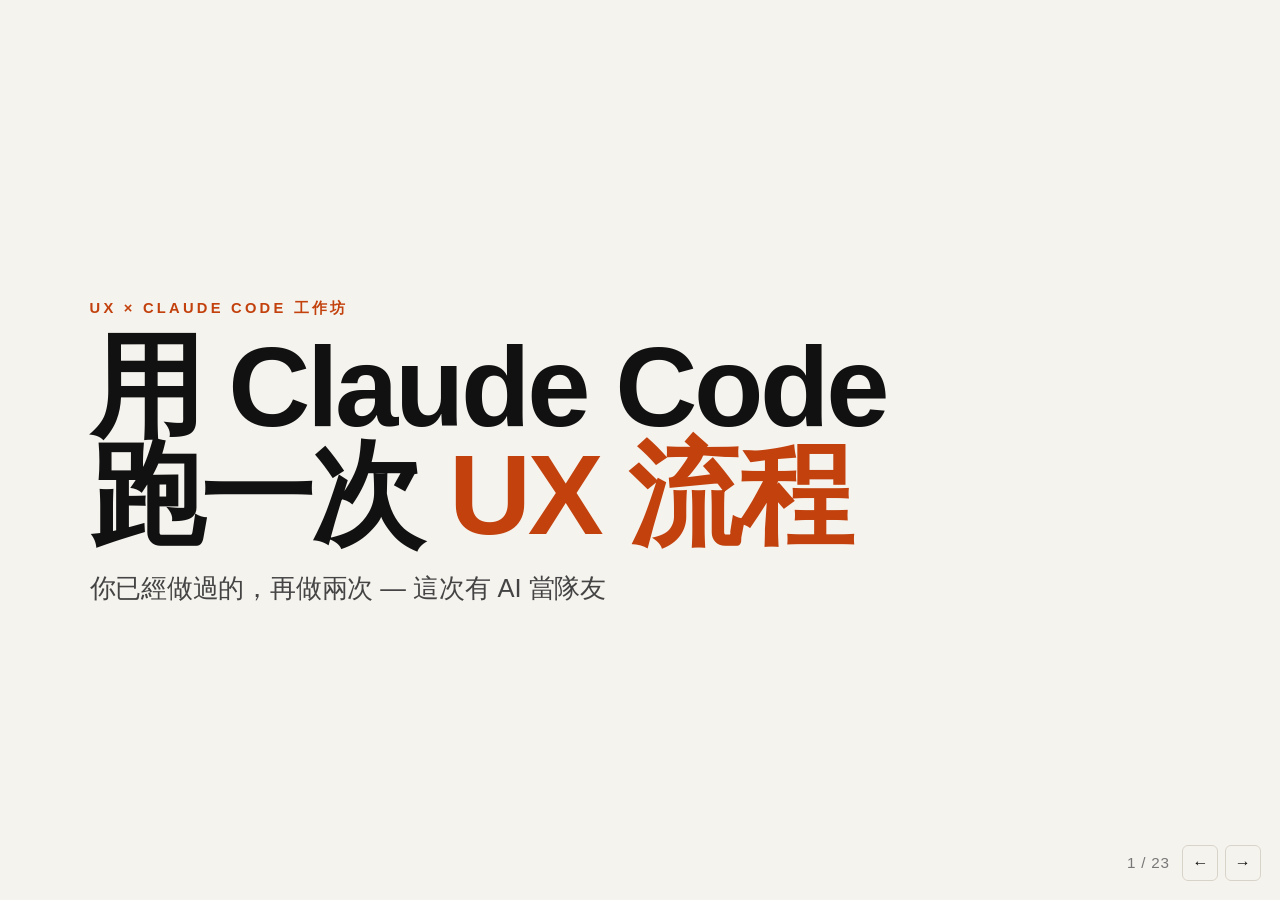
==== workshop/index.html @ 96bc2cdc "Add Session as 5th concept slide before Round 2 Students arrive at Round 2 ready to manage a longer," ====
<!DOCTYPE html>
<html lang="zh-Hant">
<head>
<meta charset="UTF-8">
<meta name="viewport" content="width=device-width, initial-scale=1.0">
<title>Claude Code × UX Workflow 工作坊</title>
<link rel="stylesheet" href="styles.css">
</head>
<body>

<div class="deck">

  <!-- 1. 標題 -->
  <section class="slide title-slide active">
    <div></div>
    <div>
      <span class="eyebrow">UX × CLAUDE CODE 工作坊</span>
      <h1 style="margin-top: 1rem;">用 Claude Code<br>跑一次 <span class="accent">UX 流程</span></h1>
      <h3>你已經做過的，再做兩次 — 這次有 AI 當隊友</h3>
    </div>
    <div></div>
  </section>

  <!-- 2. 兩輪對照 -->
  <section class="slide">
    <div class="head">
      <span class="eyebrow">OVERVIEW</span>
      <h2>今天的對照實驗</h2>
    </div>
    <p class="lede">把你學期專題的 UX 流程，用 Claude Code 跑兩輪，看差異有多大。</p>
    <div class="body">
      <div class="horiz-2">
        <div class="tall-block">
          <span class="eyebrow slate-c">ROUND 01</span>
          <div class="big-title slate-c">Vanilla 跑法</div>
          <p class="lead-line">不做任何設定、不指引，用簡單 prompt 把四階段快速跑一遍。</p>
          <p>就像剛安裝、什麼都沒設定的 AI — 看它自由發揮會給你什麼 baseline。</p>
          <div class="stat-line">
            <span class="stat">30 min</span>
            <span class="stat-meta">走完四階段</span>
          </div>
        </div>
        <div class="tall-block accented">
          <span class="eyebrow">ROUND 02</span>
          <div class="big-title accent">完整 Claude Code</div>
          <p class="lead-line">加上 CLAUDE.md、Skills、MCP、Plan Mode — 用對工具的 AI。</p>
          <p>同一個流程、同一個產品 — 看配置完整的 AI 會變得多不一樣。</p>
          <div class="stat-line">
            <span class="stat">50 min</span>
            <span class="stat-meta">深入四階段</span>
          </div>
        </div>
      </div>
    </div>
    <div class="foot">
      <span class="label">節奏</span>
      Round 1 走一遍 → 中場認識四個工具 → Round 2 再走一遍 → 反思對比。
    </div>
  </section>

  <!-- 3. 四個 UX 階段 -->
  <section class="slide">
    <div class="head">
      <span class="eyebrow">THE WORKFLOW</span>
      <h2>你熟悉的四個階段</h2>
    </div>
    <p class="lede">每一輪都會跑完這四個 — 跟你學期專題的流程一模一樣。</p>
    <div class="body">
      <div class="phase-row">
        <div class="phase-tile">
          <div class="num">01</div>
          <div>
            <h4>研究計劃</h4>
            <p>Research Plan</p>
          </div>
        </div>
        <div class="phase-tile">
          <div class="num">02</div>
          <div>
            <h4>研究報告</h4>
            <p>Synthesis</p>
          </div>
        </div>
        <div class="phase-tile">
          <div class="num">03</div>
          <div>
            <h4>Wireframe<br>& Prototype</h4>
            <p>Design</p>
          </div>
        </div>
        <div class="phase-tile">
          <div class="num">04</div>
          <div>
            <h4>Evaluation</h4>
            <p>Usability</p>
          </div>
        </div>
      </div>
    </div>
    <div class="foot">
      <span class="label">對照</span>
      跟你手做版做時間、深度、視角的對比 — 不是看誰勝，是看 AI 改變了 UX 工作的哪一塊。
    </div>
  </section>

  <!-- 4. ChatGPT vs Claude Code -->
  <section class="slide">
    <div class="head">
      <span class="eyebrow">CONTEXT</span>
      <h2>Claude Code 不是 ChatGPT</h2>
    </div>
    <p class="lede">同樣是 AI 對話，但能做的事差非常多。</p>
    <div class="body">
      <div class="horiz-2">
        <div class="tall-block">
          <span class="eyebrow slate-c">純對話</span>
          <div class="big-title">ChatGPT · Claude.ai</div>
          <p class="lead-line">你問，它答。</p>
          <p>產出的是「文字」— 你要自己複製貼上到 Figma、Notion、Docs，再手動串起來。</p>
        </div>
        <div class="tall-block accented">
          <span class="eyebrow">有手有腳</span>
          <div class="big-title accent">Claude Code</div>
          <p class="lead-line">你說，它做。</p>
          <p>能讀你的訪談稿、寫出 prototype HTML、開瀏覽器秀給你看、在 Figma 建 frame、在 Notion 寫頁面。</p>
        </div>
      </div>
    </div>
    <div class="foot">
      <span class="label">對 UX 的意義</span>
      不再「複製貼上搬資料」— AI 直接從你的工作環境讀寫。
    </div>
  </section>

  <!-- 5. Divider: Round 1 -->
  <section class="slide divider-slide">
    <div></div>
    <div>
      <span class="eyebrow">PART 01 · 30 MIN</span>
      <h1 style="margin-top: 1rem;">Round 1<br>Vanilla 跑法</h1>
      <h3>不設定、不指引、簡單 prompt — 看 AI 自由發揮會給你什麼</h3>
    </div>
    <div></div>
  </section>

  <!-- 6. 兩步驟設定 (vertical step-line) -->
  <section class="slide">
    <div class="head">
      <span class="eyebrow">SETUP</span>
      <h2>兩步驟，三分鐘</h2>
    </div>
    <p class="lede">先拿 API Key，再依平台跑兩個指令：<strong>安裝 → 設定 key</strong>。<code>claude</code> 下一頁再打。</p>
    <div class="body">
      <div class="setup-stack">
        <a href="https://drive.google.com/drive/folders/1cCGX__leRRBFsWw8OhTwsJo0OtqQ5cyr?dmr=1&amp;ec=wgc-drive-%5Bmodule%5D-goto" target="_blank" class="api-callout">
          <div class="api-callout-text">
            <span class="api-step-label">STEP 0 · 先做這個</span>
            <span class="api-callout-title">拿你的 API Key（在 txt 檔裡）</span>
          </div>
          <span class="api-arrow">→ 打開 Google Drive Folder</span>
        </a>

        <div class="install-cols">
          <!-- macOS / Linux -->
          <div class="install-col">
            <div class="col-tag">macOS / Linux</div>
            <div class="step-line">
              <div class="step-head">
                <span class="num">1</span><span class="lbl">安裝</span>
              </div>
              <div class="step-body">
                <span class="step-code">curl -fsSL https://claude.ai/install.sh | bash</span>
                <button class="copy-btn-mini" data-clip="curl -fsSL https://claude.ai/install.sh | bash">複製</button>
              </div>
            </div>
            <div class="step-line">
              <div class="step-head">
                <span class="num">2</span><span class="lbl">設定 key</span>
              </div>
              <div class="step-body">
                <span class="step-code"><span class="key">export</span> ANTHROPIC_API_KEY=<span class="str">sk-ant-key</span></span>
                <button class="copy-btn-mini" data-clip="export ANTHROPIC_API_KEY=sk-ant-你的key">複製</button>
              </div>
            </div>
          </div>

          <!-- Windows PowerShell -->
          <div class="install-col">
            <div class="col-tag">Win · PowerShell</div>
            <div class="step-line">
              <div class="step-head">
                <span class="num">1</span><span class="lbl">安裝</span>
              </div>
              <div class="step-body">
                <span class="step-code">irm https://claude.ai/install.ps1 | iex</span>
                <button class="copy-btn-mini" data-clip="irm https://claude.ai/install.ps1 | iex">複製</button>
              </div>
            </div>
            <div class="step-line">
              <div class="step-head">
                <span class="num">2</span><span class="lbl">設定 key</span>
              </div>
              <div class="step-body">
                <span class="step-code"><span class="var">$env:</span>ANTHROPIC_API_KEY = <span class="str">"sk-ant-key"</span></span>
                <button class="copy-btn-mini" data-clip='$env:ANTHROPIC_API_KEY = "sk-ant-你的key"'>複製</button>
              </div>
            </div>
          </div>

          <!-- Windows CMD -->
          <div class="install-col">
            <div class="col-tag">Win · CMD</div>
            <div class="step-line">
              <div class="step-head">
                <span class="num">1</span><span class="lbl">安裝</span>
              </div>
              <div class="step-body">
                <span class="step-code">curl -fsSL https://claude.ai/install.cmd -o install.cmd &amp;&amp; install.cmd &amp;&amp; del install.cmd</span>
                <button class="copy-btn-mini" data-clip="curl -fsSL https://claude.ai/install.cmd -o install.cmd && install.cmd && del install.cmd">複製</button>
              </div>
            </div>
            <div class="step-line">
              <div class="step-head">
                <span class="num">2</span><span class="lbl">設定 key</span>
              </div>
              <div class="step-body">
                <span class="step-code"><span class="key">set</span> ANTHROPIC_API_KEY=<span class="str">sk-ant-key</span></span>
                <button class="copy-btn-mini" data-clip="set ANTHROPIC_API_KEY=sk-ant-你的key">複製</button>
              </div>
            </div>
          </div>
        </div>
      </div>
    </div>
  </section>

  <!-- 7. Pre-flight: folders + cd + claude + model/effort -->
  <section class="slide">
    <div class="head">
      <span class="eyebrow slate-c">PRE-FLIGHT</span>
      <h2>三件事，再開始</h2>
    </div>
    <p class="lede">在桌面建 <code>UX-Agent/</code>，裡面有 <code>vanilla/</code>（Round 1 用）和 <code>full/</code>（Round 2 用）。</p>
    <div class="body">
      <div class="preflight-stack">
        <div class="pre-step">
          <span class="pre-num">①</span>
          <div class="pre-content">
            <h4 class="pre-title">建好資料夾</h4>
            <div class="pre-cmd-dark">
              <code>mkdir Desktop/UX-Agent &amp;&amp; cd Desktop/UX-Agent &amp;&amp; mkdir vanilla &amp;&amp; mkdir full</code>
              <button class="copy-btn-inline" data-clip="mkdir Desktop/UX-Agent && cd Desktop/UX-Agent && mkdir vanilla && mkdir full">複製</button>
            </div>
            <p class="pre-note">執行完你會站在 <code>Desktop/UX-Agent/</code>，裡面已經有兩個子資料夾。</p>
          </div>
        </div>
        <div class="pre-step">
          <span class="pre-num">②</span>
          <div class="pre-content">
            <h4 class="pre-title">進到 vanilla，再開 Claude Code</h4>
            <div class="pre-cmd-dark">
              <code>cd vanilla &amp;&amp; pwd</code>
              <button class="copy-btn-inline" data-clip="cd vanilla && pwd">複製</button>
            </div>
            <p class="pre-note"><code>pwd</code> 會印出完整路徑 — 確認你站在 <code>.../UX-Agent/vanilla</code>，等下所有輸出都會落在這裡。</p>
            <div class="pre-cmd-row">
              <code class="pre-chip">claude</code>
              <span class="pre-cmd-note">這行自己手打 — 開啟一個新的 Claude Code session</span>
            </div>
          </div>
        </div>
        <div class="pre-step">
          <span class="pre-num">③</span>
          <div class="pre-content">
            <h4 class="pre-title">設好 model 跟 effort</h4>
            <p class="pre-note">進 Claude Code 介面後輸入這兩個 slash 指令。</p>
            <div class="pre-cmd-row">
              <code class="pre-chip">/model</code>
              <span class="pre-cmd-note">→ 選 Sonnet</span>
            </div>
            <div class="pre-cmd-row">
              <code class="pre-chip">/effort</code>
              <span class="pre-cmd-note">→ 選 high（高思考強度）</span>
            </div>
          </div>
        </div>
      </div>
    </div>
  </section>

  <!-- 8. Round 1 任務板 (editorial) -->
  <section class="slide">
    <div class="head">
      <span class="eyebrow slate-c">ROUND 01 · 一頁式</span>
      <h2>快速跑完四階段</h2>
    </div>
    <p class="lede">每張卡複製 prompt，貼進<strong>同一個 Claude Code session</strong>（AI 才記得上一步）。每個跑 5-7 分鐘就往下。</p>
    <div class="body">
      <div class="prompt-stack">
        <div class="vp">
          <div class="vp-num">01</div>
          <div class="vp-text">
            <div class="vp-kicker">研究計劃</div>
            <p class="vp-pull">幫我做一份 [產品] 的 UX 研究計劃。</p>
          </div>
          <button class="vp-copy" data-clip="幫我做一份 [產品] 的 UX 研究計劃。">複製 Prompt</button>
        </div>
        <div class="vp">
          <div class="vp-num">02</div>
          <div class="vp-text">
            <div class="vp-kicker">研究素材</div>
            <p class="vp-pull">根據我們的主題，製作所有可以設計 prototype 的素材。</p>
          </div>
          <button class="vp-copy" data-clip="根據我們的主題，製作所有可以設計 prototype 的素材。">複製 Prompt</button>
        </div>
        <div class="vp">
          <div class="vp-num">03</div>
          <div class="vp-text">
            <div class="vp-kicker">Prototype</div>
            <p class="vp-pull">根據產生的素材，幫我做一個 HTML-based 的 prototype。</p>
          </div>
          <button class="vp-copy" data-clip="根據產生的素材，幫我做一個 HTML-based 的 prototype。">複製 Prompt</button>
        </div>
        <div class="vp">
          <div class="vp-num">04</div>
          <div class="vp-text">
            <div class="vp-kicker">Evaluation</div>
            <p class="vp-pull">幫我評估這個 prototype 的可用性問題。</p>
          </div>
          <button class="vp-copy" data-clip="幫我評估這個 prototype 的可用性問題。">複製 Prompt</button>
        </div>
      </div>
    </div>
  </section>

  <!-- 8. Round 1 反思 -->
  <section class="slide">
    <div class="head">
      <span class="eyebrow slate-c">PAUSE</span>
      <h2>Round 1 跑完，先停一下</h2>
    </div>
    <p class="lede">不討論好不好。先記下這三件事，等下 Round 2 跑完要回頭比對。</p>
    <div class="body">
      <div class="reflect-row">
        <div class="reflect-tile">
          <div class="r-num">01</div>
          <div class="r-content">
            <h4>速度</h4>
            <p>跑完四階段花了多久？比你學期手做版快多少？</p>
          </div>
        </div>
        <div class="reflect-tile">
          <div class="r-num">02</div>
          <div class="r-content">
            <h4>落差</h4>
            <p>哪裡明顯「不是你想要的」？AI 漏掉了什麼？</p>
          </div>
        </div>
        <div class="reflect-tile">
          <div class="r-num">03</div>
          <div class="r-content">
            <h4>驚喜</h4>
            <p>有沒有意外讓你眼睛一亮？AI 看到你沒看到的？</p>
          </div>
        </div>
      </div>
    </div>
  </section>

  <!-- 9. Divider: Concepts -->
  <section class="slide divider-slide">
    <div></div>
    <div>
      <span class="eyebrow">INTERLUDE</span>
      <h1 style="margin-top: 1rem;">Round 2 之前<br>先認識五個工具</h1>
      <h3>CLAUDE.md　·　Skills　·　MCP　·　Plan Mode + Hooks　·　Session</h3>
    </div>
    <div></div>
  </section>

  <!-- 10. CLAUDE.md -->
  <section class="slide">
    <div class="head">
      <span class="eyebrow">CONCEPT 01 / 05</span>
      <h2>CLAUDE.md</h2>
    </div>
    <p class="lede">放在專案資料夾的「給 AI 看的 brief」— 每次新對話自動讀。</p>
    <div class="body">
      <div class="p10-split">
        <div class="file-window">
          <div class="file-tab">CLAUDE.md</div>
          <div class="file-content"><span class="cmt"># 產品</span>
產品名稱: <span class="val">咖啡店 App</span>
目標用戶: <span class="val">25-40 上班族</span>

<span class="cmt"># Persona</span>
講求速度、不喝甜的

<span class="cmt"># 設計原則</span>
- 不要 emoji
- 不要漸層
- 品牌色 #c2410c</div>
        </div>
        <div class="p10-side">
          <span class="section-eyebrow">放什麼</span>
          <h4>內容</h4>
          <ul>
            <li>產品是什麼、賣給誰</li>
            <li>Persona、痛點、設計原則</li>
            <li>研究發現、設計系統、品牌色</li>
            <li>你不要 AI 做什麼</li>
          </ul>
          <div class="analogy">
            <span class="section-eyebrow">類比</span>
            <p>像 ChatGPT 的「自訂指令」 — 但範圍只在「這個專案」。寫一次，之後每次對話自動帶入。</p>
          </div>
        </div>
      </div>
    </div>
  </section>

  <!-- 11. Skills -->
  <section class="slide">
    <div class="head">
      <span class="eyebrow">CONCEPT 02 / 05</span>
      <h2>Skills</h2>
    </div>
    <p class="lede">別人（或你自己）寫好的「專業流程 SOP 套件」，AI 自動在對的時機呼叫。</p>
    <div class="body">
      <div class="p11-grid">
        <div class="concept-table">
          <div class="col">
            <div class="col-eyebrow slate-c">CLAUDE.md</div>
            <div class="col-title">WHAT</div>
            <p>這個專案的「事實」</p>
            <p class="example">例：產品定位、persona、品牌色、設計原則</p>
          </div>
          <div class="sep"></div>
          <div class="col">
            <div class="col-eyebrow">Skill</div>
            <div class="col-title">HOW</div>
            <p>處理事情的「流程」，跨專案都能用</p>
            <p class="example">例：跑 thematic analysis、做 design review 的順序</p>
          </div>
        </div>
        <div class="skills-row">
          <div class="skills-card">
            <span class="card-eyebrow ink">UX 場景特別有用</span>
            <h4>內建 skills</h4>
            <p><code>brainstorming</code>　發想前釐清</p>
            <p><code>design-shotgun</code>　一次 4 個變體</p>
            <p><code>design-html</code>　設計變真網頁</p>
            <p><code>design-review</code>　設計挑錯</p>
          </div>
          <div class="skills-card accented">
            <span class="card-eyebrow">自己寫</span>
            <h4>你的研究 SOP，也能包成 Skill</h4>
            <p>研究 SOP、評估 checklist、設計 review 流程，都能寫成你自己的 skill。</p>
            <p>用 <code>writing-skills</code> 引導你寫 — 是「<strong>寫 skill 的 skill</strong>」。</p>
          </div>
        </div>
      </div>
    </div>
  </section>

  <!-- 12. MCP -->
  <section class="slide">
    <div class="head">
      <span class="eyebrow">CONCEPT 03 / 05</span>
      <h2>MCP</h2>
    </div>
    <p class="lede">讓 AI 直接讀寫你已經在用的平台 — 不用複製貼上搬資料。</p>
    <div class="body">
      <div class="mcp-row">
        <div class="mcp-tile">
          <div class="letter">F</div>
          <h4>Figma</h4>
          <p>讀設計稿　產資產</p>
          <div class="use-case">把設計稿直接拉成可互動 HTML</div>
        </div>
        <div class="mcp-tile">
          <div class="letter">N</div>
          <h4>Notion</h4>
          <p>讀研究筆記　寫報告</p>
          <div class="use-case">訪談摘要直接寫進團隊文件</div>
        </div>
        <div class="mcp-tile">
          <div class="letter">D</div>
          <h4>Drive</h4>
          <p>讀訪談稿　讀問卷</p>
          <div class="use-case">PDF 訪談稿直接餵 AI 分析</div>
        </div>
        <div class="mcp-tile">
          <div class="letter">S</div>
          <h4>Slack</h4>
          <p>同步團隊　找討論</p>
          <div class="use-case">找出上週討論的設計方向</div>
        </div>
      </div>
    </div>
  </section>

  <!-- 13. Plan + Hooks -->
  <section class="slide">
    <div class="head">
      <span class="eyebrow">CONCEPT 04 / 05</span>
      <h2>Plan Mode + Hooks</h2>
    </div>
    <p class="lede">兩個讓 AI 行為更可控的工具。</p>
    <div class="body">
      <div class="p13-grid">
        <div class="balance-card dark">
          <span class="b-eyebrow">PLAN MODE</span>
          <div class="b-title">先想清楚再動手</div>
          <div class="key-cap-row">
            <div class="key-cap">⇧ Tab</div>
            <span class="key-cap-label">切換到 Plan Mode</span>
          </div>
          <p class="b-desc">AI 會先寫完整計劃讓你看，你同意才執行 — 不會偷偷改了你不想動的地方。</p>
          <div class="b-foot">
            <span class="b-foot-label">為什麼好用</span>
            <p>跟 UX 思維天然契合：先 brief、討論方向，再下手做。</p>
          </div>
        </div>
        <div class="balance-card light">
          <span class="b-eyebrow">HOOKS</span>
          <div class="b-title">事件觸發自動化</div>
          <ul class="hooks-events">
            <li>PreToolUse</li>
            <li class="highlight">PostToolUse</li>
            <li>UserPromptSubmit</li>
            <li>Stop</li>
            <li>SessionStart</li>
            <li>Notification</li>
          </ul>
          <p class="b-desc">特定事件發生時，自動跑你寫的程式。</p>
          <div class="b-foot">
            <span class="b-foot-label">UX 神用法 · PostToolUse</span>
            <p>改完 HTML 自動截圖到 <code>iterations/</code> — 設計演進視覺紀錄。</p>
          </div>
        </div>
      </div>
    </div>
  </section>

  <!-- 14. Session (concept 5) -->
  <section class="slide">
    <div class="head">
      <span class="eyebrow">CONCEPT 05 / 05</span>
      <h2>Session</h2>
    </div>
    <p class="lede">你跟 AI 的一次對話 = 一個 session。下面 6 個指令決定你怎麼開、看、收、關。</p>
    <div class="body">
      <div class="session-grid">
        <div class="session-cmd">
          <div class="cmd-name"><code>claude</code></div>
          <div class="cmd-label">開新 session</div>
          <div class="cmd-desc">從 terminal 啟動 Claude Code，從零開始一段對話。</div>
        </div>
        <div class="session-cmd">
          <div class="cmd-name"><code>claude -r</code></div>
          <div class="cmd-label">接續上一次</div>
          <div class="cmd-desc">列出歷史 session 給你挑一個接續。Desktop 版可以從 sidebar 看到。</div>
        </div>
        <div class="session-cmd">
          <div class="cmd-name"><code>/context</code></div>
          <div class="cmd-label">看用量</div>
          <div class="cmd-desc">這個 session 目前用了多少 token、context 還剩多少。</div>
        </div>
        <div class="session-cmd">
          <div class="cmd-name"><code>/compact</code></div>
          <div class="cmd-label">濃縮對話</div>
          <div class="cmd-desc">把長對話壓縮成摘要，騰出 context 繼續跑。</div>
        </div>
        <div class="session-cmd">
          <div class="cmd-name"><code>/clear</code></div>
          <div class="cmd-label">清空重來</div>
          <div class="cmd-desc">同一個視窗開新 session，AI 忘掉前面所有對話（設定保留）。</div>
        </div>
        <div class="session-cmd">
          <div class="cmd-name"><code>/exit</code></div>
          <div class="cmd-label">離開</div>
          <div class="cmd-desc">關掉 Claude Code 回到 terminal。session 紀錄會保留。</div>
        </div>
      </div>
    </div>
  </section>

  <!-- 15. Divider: Round 2 -->
  <section class="slide divider-slide">
    <div></div>
    <div>
      <span class="eyebrow">PART 02 · 50 MIN</span>
      <h1 style="margin-top: 1rem;">Round 2<br>完整跑法</h1>
      <h3>有 brief、有 SOP、有專業評審 — 看 AI 變得多不一樣</h3>
    </div>
    <div></div>
  </section>

  <!-- 15. Prep -->
  <section class="slide">
    <div class="head">
      <span class="eyebrow">PREP</span>
      <h2>準備兩個檔案</h2>
    </div>
    <p class="lede">兩個都放到「<strong>你的工作資料夾</strong>」— 就是你之後打 <code>claude</code> 指令時所在的那個資料夾。</p>
    <div class="body">
      <div class="prep-stack">
        <a href="https://drive.google.com/drive/folders/160oGu7ChsrtiPjIk_4qOy9tJQTcYTvwn?usp=drive_link" target="_blank" class="skills-callout">
          <div class="left">
            <span class="step-num">①</span>
            <div class="info">
              <span class="info-label">下載 Skills</span>
              <span class="info-title">.claude/ 資料夾</span>
              <span class="info-sub">下載後整個資料夾複製到你的工作資料夾，Claude Code 會自動載入。</span>
            </div>
          </div>
          <span class="arrow">→ Google Drive</span>
        </a>

        <div class="template-card copy-wrap">
          <div class="tpl-head">
            <span class="step-num">②</span>
            <div class="info">
              <span class="info-label">CLAUDE.md 範本</span>
              <span class="info-title">填好範本，存成 CLAUDE.md</span>
              <span class="info-sub">放在你的工作資料夾。</span>
            </div>
          </div>
          <button class="copy-btn" data-clip="# 我的產品
產品名稱：
一句話描述：
目標用戶：

# 我的研究風格
研究方法偏好：[訪談 / 問卷 / 觀察 / 混合]
分析時要特別關注：[情緒？行為？文化脈絡？]

# 我的設計風格
視覺調性：[極簡 / 活潑 / 專業 / 溫暖...]
品牌色：[#色號]
不要出現的元素：[例：emoji、漸層、卡通]

# 我的評估重點
最在意：[效率？學習曲線？情感體驗？]">複製範本</button>
<pre><span class="cmt"># 我的產品</span>
產品名稱：<span class="var">[填]</span>　　一句話描述：<span class="var">[填]</span>　　目標用戶：<span class="var">[填]</span>

<span class="cmt"># 我的研究風格</span>
研究方法偏好：<span class="var">[訪談 / 問卷 / 觀察 / 混合]</span>
分析時要特別關注：<span class="var">[情緒？行為？文化脈絡？]</span>

<span class="cmt"># 我的設計風格</span>
視覺調性：<span class="var">[極簡 / 活潑 / 專業 / 溫暖...]</span>
品牌色：<span class="var">[#色號]</span>　　不要出現的元素：<span class="var">[例：emoji、漸層、卡通]</span>

<span class="cmt"># 我的評估重點</span>
最在意：<span class="var">[效率？學習曲線？情感體驗？]</span></pre>
        </div>
      </div>
    </div>
  </section>

  <!-- 16. Phase 1 -->
  <section class="slide phase-slide">
    <div class="head">
      <span class="eyebrow">PHASE 01 · 完整版</span>
      <h2>研究計劃</h2>
    </div>
    <p class="lede">從「我想研究 X」到完整研究計劃，2 步搞定。</p>
    <div class="body">
      <div class="phase-flow">
        <div class="phase-step">
          <span class="step-num">①</span>
          <div class="step-content">
            <div class="step-prompt">用 <code>/brainstorming</code> 幫我釐清要研究什麼。</div>
            <div class="step-note">Claude 會反問你 5-6 題（目標、constraints、假設）。回答到你覺得方向清楚為止。</div>
          </div>
          <button class="step-copy" data-clip="用 /brainstorming 幫我釐清要研究什麼。">複製</button>
        </div>
        <div class="phase-step">
          <span class="step-num">②</span>
          <div class="step-content">
            <div class="step-prompt">根據剛剛的討論 + CLAUDE.md，用 <code>/research-plan</code> 產出完整計劃，存到 <code>research/</code>。</div>
            <div class="step-note">寫出 <code>research/research-plan.md</code> — 研究問題、objectives、hypotheses、招募條件、時程。</div>
          </div>
          <button class="step-copy" data-clip="根據剛剛的討論 + CLAUDE.md，用 /research-plan 產出完整計劃，存到 research/。">複製</button>
        </div>
      </div>
    </div>
    <div class="foot">
      <span class="label">對比 Round 1</span>
      有沒有把你的研究風格體現出來？brainstorming 反問的題目有沒有逼出你沒想到的角度？
    </div>
  </section>

  <!-- 17. Phase 2 -->
  <section class="slide phase-slide">
    <div class="head">
      <span class="eyebrow">PHASE 02 · 完整版</span>
      <h2>研究一條龍</h2>
    </div>
    <p class="lede">訪綱 → 模擬訪談 → 萃取 insight，3 個 skill 接力跑。</p>
    <div class="body">
      <div class="phase-flow">
        <div class="phase-step">
          <span class="step-num">①</span>
          <div class="step-content">
            <div class="step-prompt">看 <code>research/research-plan.md</code>，用 <code>/interview-guide</code> 寫訪綱，存到同一個 folder。</div>
            <div class="step-note">產出 <code>research/interview-guide.md</code> — 10-12 題、6 個 section、每題附 rationale + probes。</div>
          </div>
          <button class="step-copy" data-clip="看 research/research-plan.md，用 /interview-guide 寫訪綱，存到同一個 folder。">複製</button>
        </div>
        <div class="phase-step">
          <span class="step-num">②</span>
          <div class="step-content">
            <div class="step-prompt">用 <code>/interview-simulator</code> 根據訪綱跑 5 個模擬訪談，放在 <code>research/transcripts/</code>。</div>
            <div class="step-note">Claude 會問你要哪 5 個 persona（或用 Adoption Curve 預設）。每份 3000+ 字。</div>
          </div>
          <button class="step-copy" data-clip="用 /interview-simulator 根據訪綱跑 5 個模擬訪談，放在 research/transcripts/。">複製</button>
        </div>
        <div class="phase-step">
          <span class="step-num">③</span>
          <div class="step-content">
            <div class="step-prompt">用 <code>/thematic-analysis</code> 分析 <code>research/transcripts/</code>，產出 <code>research/synthesis.md</code>。</div>
            <div class="step-note">Open coding → axial coding → 3-5 themes + 2 personas + journey + 機會點清單。</div>
          </div>
          <button class="step-copy" data-clip="用 /thematic-analysis 分析 research/transcripts/，產出 research/synthesis.md。">複製</button>
        </div>
      </div>
    </div>
    <div class="foot">
      <span class="label">對比 Round 1</span>
      AI 找到的 theme 跟你手動 code 比，哪個更深？模擬訪談跟真實訪談的落差在哪？
    </div>
  </section>

  <!-- 18. Phase 3 -->
  <section class="slide phase-slide">
    <div class="head">
      <span class="eyebrow">PHASE 03 · 完整版</span>
      <h2>設計三步</h2>
    </div>
    <p class="lede">視覺系統 → 4 個變體 → 定稿，每一步都看得到截圖。</p>
    <div class="body">
      <div class="phase-flow">
        <div class="phase-step">
          <span class="step-num">①</span>
          <div class="step-content">
            <div class="step-prompt">根據 <code>research/synthesis.md</code>，用 <code>/design-consultation</code> 建立 <code>DESIGN.md</code>。</div>
            <div class="step-note">Claude 反問你視覺方向 5 題，提案 type / color / layout，截圖預覽給你看。</div>
          </div>
          <button class="step-copy" data-clip="根據 research/synthesis.md，用 /design-consultation 建立 DESIGN.md。">複製</button>
        </div>
        <div class="phase-step">
          <span class="step-num">②</span>
          <div class="step-content">
            <div class="step-prompt">用 <code>/design-shotgun</code> 根據 persona + DESIGN.md，發想 4 個首頁變體，放在 <code>design/variants/</code>。</div>
            <div class="step-note">Claude 先提 4 個 concept 名稱讓你確認，再寫 4 個 HTML + 截圖 side-by-side 比較。</div>
          </div>
          <button class="step-copy" data-clip="用 /design-shotgun 根據 persona + DESIGN.md，發想 4 個首頁變體，放在 design/variants/。">複製</button>
        </div>
        <div class="phase-step">
          <span class="step-num">③</span>
          <div class="step-content">
            <div class="step-prompt">我選 v[X]，用 <code>/design-html</code> 變成 production 版 <code>design/prototype.html</code>。</div>
            <div class="step-note">寫 semantic HTML + 3 viewport（mobile / tablet / desktop）截圖驗證。</div>
          </div>
          <button class="step-copy" data-clip="我選 v[X]，用 /design-html 變成 production 版 design/prototype.html。">複製</button>
        </div>
      </div>
    </div>
    <div class="foot">
      <span class="label">對比 Round 1</span>
      4 個變體有沒有真的 distinct？最後 prototype 跟你的視覺調性吻合多少？
    </div>
  </section>

  <!-- 19. Phase 4 -->
  <section class="slide phase-slide">
    <div class="head">
      <span class="eyebrow">PHASE 04 · 完整版</span>
      <h2>雙軌評估 + 修</h2>
    </div>
    <p class="lede">結構化 + 設計師眼，兩條路徑互補，最後直接修嚴重的問題。</p>
    <div class="body">
      <div class="phase-flow">
        <div class="phase-step">
          <span class="step-num">①</span>
          <div class="step-content">
            <div class="step-prompt">用 <code>/heuristic-evaluation</code> 評 <code>design/prototype.html</code>。</div>
            <div class="step-note">截 3 viewport，每條 Nielsen heuristic 給 severity 1-4 + 證據 + 具體 fix。</div>
          </div>
          <button class="step-copy" data-clip="用 /heuristic-evaluation 評 design/prototype.html。">複製</button>
        </div>
        <div class="phase-step">
          <span class="step-num">②</span>
          <div class="step-content">
            <div class="step-prompt">用 <code>/design-review</code> 從設計師眼補一輪，存到 <code>design/review.md</code>。</div>
            <div class="step-note">抓 heuristic 抓不到的：視覺一致性、hierarchy、AI slop pattern。</div>
          </div>
          <button class="step-copy" data-clip="用 /design-review 從設計師眼補一輪，存到 design/review.md。">複製</button>
        </div>
        <div class="phase-step">
          <span class="step-num">③</span>
          <div class="step-content">
            <div class="step-prompt">對 severity ≥ 3 的問題直接修，修完 before / after 截圖比對。</div>
            <div class="step-note">Edit <code>prototype.html</code> → re-screenshot → Read PNG 驗證 → 重複到無 ≥ 3。</div>
          </div>
          <button class="step-copy" data-clip="對 severity ≥ 3 的問題直接修，修完 before / after 截圖比對。">複製</button>
        </div>
      </div>
    </div>
    <div class="foot">
      <span class="label">對比 Round 1</span>
      結構化（heuristic）跟設計師眼（design-review）抓到的問題重疊多少？修完問題的迭代速度差多少？
    </div>
  </section>

  <!-- 20. Reflection -->
  <section class="slide">
    <div class="head">
      <span class="eyebrow">REFLECTION</span>
      <h2>兩輪跑完，回頭看</h2>
    </div>
    <div class="body">
      <div class="p20-grid">
        <div class="quote-strip">
          <div class="quote-label">關鍵觀察</div>
          <div class="quote-text">關鍵不在 AI 寫得多好 — 在你怎麼<em>配置</em> AI。</div>
        </div>
        <div class="reflect-2col">
          <div class="reflect-col">
            <span class="col-eyebrow">ROUND 01 · VANILLA</span>
            <h4>沒設定的 AI</h4>
            <ul>
              <li>速度有多快？</li>
              <li>產出有多通用？</li>
              <li>感覺像「AI 寫的」嗎？</li>
            </ul>
          </div>
          <div class="reflect-col accented">
            <span class="col-eyebrow">ROUND 02 · 完整版</span>
            <h4>配置好的 AI</h4>
            <ul>
              <li>哪一階段差異最大？</li>
              <li>哪個 component 貢獻最多？</li>
              <li>你的判斷在哪幾步無可取代？</li>
            </ul>
          </div>
        </div>
      </div>
    </div>
  </section>

  <!-- 21. Closing -->
  <section class="slide closing">
    <div></div>
    <div class="closing-body">
      <span class="eyebrow">TAKEAWAYS</span>
      <h2>帶回去繼續玩</h2>
      <ul class="takeaway-list">
        <li>挑一個今天沒用到的 skill 試試</li>
        <li>把你的研究 SOP 包成自己的 skill（用 <code>writing-skills</code>）</li>
        <li>想要更深更廣：<a href="https://github.com/Owl-Listener/designer-skills" target="_blank">Owl-Listener/designer-skills</a>（91 個 UX skill，9 plugin）</li>
        <li>接 MCP 到 Figma 或 Notion，讓 AI 直接讀寫你的工作環境</li>
        <li>設 PostToolUse hook 自動記錄設計迭代</li>
      </ul>
      <div class="manifesto">
        <div class="manifesto-line">AI 不會讓你變成 UX 設計師。<br>但會 <em>放大</em> 你已經會的事。</div>
        <p class="manifesto-sub">判斷、品味、對使用者的同理 — 這些才是核心。</p>
      </div>
    </div>
    <div></div>
  </section>

</div>

<div class="nav">
  <span class="counter"><span id="cur">1</span> / <span id="total">21</span></span>
  <button onclick="prev()">←</button>
  <button onclick="next()">→</button>
</div>

<script src="script.js"></script>

</body>
</html>
---- workshop/styles.css ----
* { margin: 0; padding: 0; box-sizing: border-box; }

  :root {
    --bg: #f5f3ee;
    --bg-2: #ebe7df;
    --ink: #111111;
    --ink-2: #444444;
    --muted: #777777;
    --line: #d8d3c8;
    --accent: #c2410c;
    --accent-dark: #9a3209;
    --slate: #6b7280;
    --code-bg: #1a1a1a;
    --code-ink: #e8e8e8;
  }

  html, body {
    font-family: -apple-system, BlinkMacSystemFont, "Segoe UI", "PingFang TC", "Microsoft JhengHei", sans-serif;
    background: var(--bg);
    color: var(--ink);
    overflow: hidden;
    width: 100vw;
    height: 100vh;
    margin: 0;
    -webkit-font-smoothing: antialiased;
  }

  html { font-size: 16px; }

  /* Fixed 1440 x 900 design canvas, transform-scaled to fit viewport.
     Layout never reflows — every viewport renders the exact design,
     just bigger/smaller. JS sets --s on resize. (reveal.js-style fit) */
  .deck {
    position: fixed;
    top: 50%;
    left: 50%;
    width: 1440px;
    height: 900px;
    transform: translate(-50%, -50%) scale(var(--s, 1));
    transform-origin: center center;
    container-type: size;
  }

  .slide {
    position: absolute;
    inset: 0;
    display: none;
    grid-template-rows: auto auto 1fr auto;
    gap: 1.1rem;
    padding: 4cqh 7cqw 3.5cqh;
    animation: fadeIn 0.25s ease;
  }
  .slide.active { display: grid; }

  @keyframes fadeIn { from { opacity: 0; } to { opacity: 1; } }

  /* ===== Typography ===== */
  h1 {
    font-size: clamp(3rem, 6cqw, 5.5rem);
    font-weight: 900;
    line-height: 1.02;
    letter-spacing: -0.03em;
    color: var(--ink);
  }
  h2 {
    font-size: clamp(2.6rem, 4.8cqw, 4.2rem);
    font-weight: 900;
    line-height: 1.05;
    letter-spacing: -0.025em;
    color: var(--ink);
  }
  h3 {
    font-size: clamp(1.3rem, 2cqw, 1.8rem);
    font-weight: 400;
    line-height: 1.4;
    color: var(--ink-2);
  }
  p {
    font-size: clamp(1.2rem, 1.7cqw, 1.55rem);
    line-height: 1.55;
    color: var(--ink-2);
  }
  .lede {
    font-size: clamp(1.5rem, 2.2cqw, 2.05rem);
    line-height: 1.4;
    color: var(--ink);
    font-weight: 400;
  }
  ul, ol { padding-left: 1.4em; }
  li {
    font-size: clamp(1.15rem, 1.6cqw, 1.5rem);
    line-height: 1.55;
    color: var(--ink-2);
    margin-bottom: 0.35rem;
  }

  .ink { color: var(--ink); }
  .accent { color: var(--accent); }
  .slate-c { color: var(--slate); }
  .muted { color: var(--muted); }

  /* ===== Common slide chrome ===== */
  .eyebrow {
    font-size: clamp(0.9rem, 1.15cqw, 1.1rem);
    font-weight: 700;
    letter-spacing: 0.22em;
    text-transform: uppercase;
    color: var(--accent);
  }
  .eyebrow.slate-c { color: var(--slate); }
  .eyebrow.ink { color: var(--ink); }

  .head { display: flex; flex-direction: column; gap: 0.4rem; }
  .body { display: flex; flex-direction: column; min-height: 0; }
  .foot {
    border-top: 1px solid var(--line);
    padding-top: 0.9rem;
    font-size: clamp(1.05rem, 1.35cqw, 1.25rem);
    line-height: 1.5;
    color: var(--ink-2);
  }
  .foot .label {
    font-size: clamp(0.8rem, 1cqw, 0.95rem);
    letter-spacing: 0.2em;
    text-transform: uppercase;
    font-weight: 700;
    color: var(--accent);
    margin-bottom: 0.3rem;
    display: block;
  }
  .foot .label.slate-c { color: var(--slate); }
  .foot a { color: var(--accent); text-decoration: underline; text-underline-offset: 4px; font-weight: 600; }

  /* ===== Phase slides (16-19) ===== */
  .phase-slide .head .eyebrow {
    font-size: clamp(1.2rem, 1.75cqw, 1.55rem);
    letter-spacing: 0.28em;
    font-weight: 800;
  }
  .phase-slide h2 {
    font-size: clamp(2.8rem, 5cqw, 4.4rem);
  }
  .phase-slide .lede {
    font-size: clamp(1.35rem, 1.95cqw, 1.7rem);
  }

  /* ===== Phase flow: vertical stack of prompt cards ===== */
  .phase-flow {
    display: flex;
    flex-direction: column;
    gap: 0.7rem;
    height: 100%;
    justify-content: flex-start;
  }
  .phase-step {
    background: #ffffff;
    border: 1px solid var(--line);
    border-radius: 8px;
    padding: 1rem 1.3rem;
    display: grid;
    grid-template-columns: 2.4rem 1fr auto;
    gap: 1rem;
    align-items: start;
  }
  .phase-step .step-num {
    font-family: "SF Mono", Menlo, monospace;
    font-size: clamp(1.5rem, 2.1cqw, 1.95rem);
    font-weight: 900;
    color: var(--accent);
    line-height: 1;
    letter-spacing: -0.02em;
    padding-top: 0.15rem;
  }
  .phase-step .step-content {
    display: flex;
    flex-direction: column;
    gap: 0.4rem;
    min-width: 0;
  }
  .phase-step .step-prompt {
    font-size: clamp(1.05rem, 1.4cqw, 1.28rem);
    color: var(--ink);
    line-height: 1.5;
    font-weight: 500;
  }
  .phase-step .step-prompt code {
    background: var(--bg-2);
    color: var(--accent);
    font-weight: 700;
    padding: 0.05em 0.4em;
    border-radius: 3px;
    font-size: 0.9em;
  }
  .phase-step .step-note {
    font-size: clamp(0.9rem, 1.15cqw, 1.05rem);
    color: var(--muted);
    line-height: 1.5;
    padding-left: 0.65rem;
    border-left: 2px solid var(--line);
    font-weight: 400;
  }
  .phase-step .step-copy {
    background: var(--ink);
    color: #fff;
    border: 1px solid var(--ink);
    padding: 0.45em 0.95em;
    border-radius: 5px;
    font-size: clamp(0.8rem, 1cqw, 0.95rem);
    font-weight: 700;
    cursor: pointer;
    font-family: inherit;
    letter-spacing: 0.05em;
    white-space: nowrap;
    align-self: start;
    transition: background 0.18s ease, border-color 0.18s ease, color 0.18s ease, transform 0.08s ease;
    transform-origin: center;
  }
  .phase-step .step-copy:hover {
    background: var(--accent);
    border-color: var(--accent);
  }
  .phase-step .step-copy:active { transform: scale(0.94); }
  .phase-step .step-copy.copied {
    background: var(--accent);
    color: #fff;
    border-color: var(--accent);
    animation: copy-pop 0.45s cubic-bezier(0.34, 1.56, 0.64, 1);
  }
  .phase-step .step-copy.copy-failed {
    background: var(--accent);
    color: #fff;
    border-color: var(--accent);
    animation: copy-shake 0.4s ease;
  }

  /* ===== Title & section dividers ===== */
  .title-slide {
    grid-template-rows: 1fr auto 1fr;
    align-items: center;
    justify-items: start;
  }
  .title-slide h1 {
    font-size: clamp(4rem, 9cqw, 8rem);
    line-height: 0.95;
  }
  .title-slide .accent { color: var(--accent); }
  .title-slide h3 { margin-top: 1.5rem; }

  .divider-slide {
    background: var(--ink);
    color: var(--bg);
    grid-template-rows: 1fr auto 1fr;
    align-items: center;
  }
  .divider-slide h1 { color: var(--bg); font-size: clamp(4rem, 8cqw, 7rem); }
  .divider-slide .eyebrow { color: var(--accent); }
  .divider-slide h3 { color: rgba(245, 243, 238, 0.7); margin-top: 1.2rem; }

  /* ===== Horizontal 2-block (p2, p4) ===== */
  .horiz-2 {
    display: grid;
    grid-template-columns: 1fr 1fr;
    gap: 1.5rem;
    height: 100%;
  }
  .tall-block {
    background: #ffffff;
    border: 1px solid var(--line);
    border-radius: 10px;
    padding: 2.4rem 2.4rem 2rem;
    display: flex;
    flex-direction: column;
    gap: 0.9rem;
  }
  .tall-block.accented { border: 2px solid var(--accent); padding: calc(2.4rem - 1px) calc(2.4rem - 1px) calc(2rem - 1px); }
  .tall-block .eyebrow {
    font-size: clamp(1rem, 1.35cqw, 1.25rem);
    letter-spacing: 0.25em;
  }
  .tall-block .big-title {
    font-size: clamp(2.4rem, 3.8cqw, 3.4rem);
    font-weight: 900;
    letter-spacing: -0.025em;
    line-height: 1.02;
    margin-top: 0.2rem;
  }
  .tall-block .big-title.slate-c { color: var(--slate); }
  .tall-block .big-title.accent { color: var(--accent); }
  .tall-block .lead-line {
    font-size: clamp(1.2rem, 1.6cqw, 1.45rem);
    color: var(--ink);
    font-weight: 600;
    line-height: 1.4;
    margin-top: 0.6rem;
  }
  .tall-block p {
    font-size: clamp(1.1rem, 1.45cqw, 1.35rem);
    color: var(--ink-2);
    line-height: 1.55;
  }
  .tall-block .stat-line {
    margin-top: auto;
    padding-top: 0.6rem;
    border-top: 1px solid var(--line);
    display: flex;
    gap: 1.2rem;
    align-items: baseline;
  }
  .tall-block.accented .stat-line { border-top-color: rgba(194, 65, 12, 0.2); }
  .tall-block .stat {
    font-size: clamp(1.7rem, 2.4cqw, 2.1rem);
    font-weight: 900;
    color: var(--ink);
    letter-spacing: -0.02em;
  }
  .tall-block .stat-meta {
    font-size: clamp(0.95rem, 1.2cqw, 1.1rem);
    color: var(--muted);
    text-transform: uppercase;
    letter-spacing: 0.14em;
    font-weight: 700;
  }

  /* ===== Phase row (4 tiles) ===== */
  .phase-row {
    display: grid;
    grid-template-columns: repeat(4, 1fr);
    gap: 1rem;
    height: 100%;
    align-content: center;
  }
  .phase-tile {
    background: #ffffff;
    border: 1px solid var(--line);
    border-radius: 8px;
    padding: 2rem 1.4rem;
    display: flex;
    flex-direction: column;
    justify-content: space-between;
    min-height: 14rem;
  }
  .phase-tile .num {
    font-size: clamp(3.5rem, 5.5cqw, 5rem);
    font-weight: 900;
    color: var(--accent);
    line-height: 0.85;
    letter-spacing: -0.04em;
  }
  .phase-tile h4 {
    font-size: clamp(1.4rem, 1.9cqw, 1.7rem);
    font-weight: 800;
    margin-top: 0.7rem;
    color: var(--ink);
    line-height: 1.15;
  }
  .phase-tile p {
    font-size: clamp(1rem, 1.25cqw, 1.15rem);
    color: var(--muted);
    margin-top: 0.3rem;
    text-transform: uppercase;
    letter-spacing: 0.12em;
    font-weight: 700;
  }

  /* ===== p5 SETUP ===== */
  .setup-stack {
    display: grid;
    grid-template-rows: auto 1fr;
    gap: 1rem;
    height: 100%;
  }
  .api-callout {
    display: flex;
    justify-content: space-between;
    align-items: center;
    gap: 1.5rem;
    background: var(--accent);
    color: #fff;
    padding: 1.2rem 1.8rem;
    border-radius: 10px;
    text-decoration: none;
    transition: background 0.15s;
  }
  .api-callout:hover { background: var(--accent-dark); }
  .api-callout-text { display: flex; flex-direction: column; gap: 0.15rem; }
  .api-step-label {
    font-size: clamp(0.9rem, 1.15cqw, 1.1rem);
    font-weight: 800;
    letter-spacing: 0.22em;
    text-transform: uppercase;
    color: rgba(255,255,255,0.85);
  }
  .api-callout-title {
    font-size: clamp(1.5rem, 2.2cqw, 2rem);
    font-weight: 900;
    letter-spacing: -0.02em;
    color: #fff;
  }
  .api-arrow {
    font-size: clamp(1.1rem, 1.45cqw, 1.35rem);
    font-weight: 700;
    color: #fff;
    text-decoration: underline;
    text-underline-offset: 5px;
    white-space: nowrap;
  }

  .install-cols {
    display: grid;
    grid-template-columns: repeat(3, 1fr);
    gap: 1rem;
    height: 100%;
  }
  .install-col {
    background: var(--code-bg);
    border-radius: 10px;
    padding: 1.3rem 1.3rem 1.4rem;
    display: flex;
    flex-direction: column;
    gap: 0.7rem;
    overflow: hidden;
  }
  .install-col .col-tag {
    font-size: clamp(0.95rem, 1.2cqw, 1.1rem);
    color: var(--accent);
    font-weight: 800;
    letter-spacing: 0.15em;
    text-transform: uppercase;
    padding-bottom: 0.7rem;
    border-bottom: 1px solid rgba(255,255,255,0.12);
  }

  /* p5: step-line — vertical layout (head row + code row) */
  .step-line {
    flex: 1;
    display: flex;
    flex-direction: column;
    justify-content: center;
    gap: 0.55rem;
    background: rgba(255,255,255,0.04);
    border: 1px solid rgba(255,255,255,0.08);
    border-radius: 6px;
    padding: 1rem 1.1rem;
  }
  .step-line .step-head {
    display: flex;
    align-items: baseline;
    gap: 0.55rem;
  }
  .step-line .step-head .num {
    color: var(--accent);
    font-family: "SF Mono", Menlo, monospace;
    font-weight: 800;
    font-size: clamp(1.2rem, 1.55cqw, 1.4rem);
    letter-spacing: 0.02em;
  }
  .step-line .step-head .lbl {
    color: var(--bg);
    font-size: clamp(1rem, 1.3cqw, 1.2rem);
    font-weight: 700;
    letter-spacing: 0.04em;
  }
  .step-line .step-body {
    display: flex;
    align-items: center;
    gap: 0.7rem;
  }
  .step-line .step-code {
    flex: 1;
    color: var(--code-ink);
    font-family: "SF Mono", Menlo, monospace;
    font-size: clamp(0.85rem, 1.05cqw, 1rem);
    line-height: 1.5;
    word-break: break-all;
  }
  .step-line .step-code .cmt { color: #888; }
  .step-line .step-code .key { color: #fbbf24; }
  .step-line .step-code .str { color: #86efac; }
  .step-line .step-code .var { color: #93c5fd; }

  .copy-btn-mini {
    background: rgba(255,255,255,0.08);
    border: 1px solid rgba(255,255,255,0.18);
    color: var(--bg);
    padding: 0.3em 0.8em;
    border-radius: 4px;
    font-size: clamp(0.78rem, 0.95cqw, 0.9rem);
    font-weight: 700;
    cursor: pointer;
    font-family: inherit;
    letter-spacing: 0.05em;
    transition: all 0.15s;
    white-space: nowrap;
    flex-shrink: 0;
  }
  .copy-btn-mini:hover { background: rgba(255,255,255,0.22); }

  /* ===== Generic code block ===== */
  pre {
    background: var(--code-bg);
    color: var(--code-ink);
    padding: 1.6rem 2rem;
    border-radius: 8px;
    font-family: "SF Mono", Menlo, Consolas, monospace;
    font-size: clamp(1.05rem, 1.4cqw, 1.3rem);
    line-height: 1.7;
    overflow-x: auto;
    margin: 0;
  }
  pre .cmt { color: #7a7a7a; }
  pre .key { color: #fbbf24; }
  pre .str { color: #86efac; }
  pre .var { color: #93c5fd; }

  code:not(pre code) {
    background: var(--bg-2);
    color: var(--ink);
    padding: 0.1em 0.45em;
    border-radius: 3px;
    font-family: "SF Mono", Menlo, monospace;
    font-size: 0.88em;
    font-weight: 600;
  }

  /* ===== Copy button (default = on dark bg) ===== */
  .copy-wrap { position: relative; }
  .copy-btn {
    position: absolute;
    top: 0.8rem;
    right: 0.9rem;
    background: rgba(245, 243, 238, 0.1);
    border: 1px solid rgba(245, 243, 238, 0.25);
    color: var(--bg);
    padding: 0.35em 0.95em;
    border-radius: 5px;
    font-size: clamp(0.85rem, 1.05cqw, 1rem);
    cursor: pointer;
    font-family: inherit;
    font-weight: 600;
    letter-spacing: 0.05em;
    transition: all 0.15s;
    z-index: 2;
  }
  .copy-btn:hover { background: rgba(245, 243, 238, 0.18); }

  /* ===== p7 Vanilla prompts — editorial asymmetric ===== */
  .prompt-stack {
    display: grid;
    grid-template-rows: repeat(4, 1fr);
    gap: 0.9rem;
    height: 100%;
  }
  .vp {
    background: #ffffff;
    border: 1px solid var(--line);
    border-radius: 8px;
    padding: 1.6rem 2rem;
    display: grid;
    grid-template-columns: auto 1fr auto;
    gap: 1.8rem;
    align-items: center;
  }
  .vp-num {
    font-family: "SF Mono", Menlo, monospace;
    font-size: clamp(2.6rem, 4cqw, 3.4rem);
    font-weight: 900;
    color: var(--accent);
    line-height: 0.85;
    letter-spacing: -0.04em;
    min-width: 3.2rem;
  }
  .vp-text {
    display: flex;
    flex-direction: column;
    gap: 0.35rem;
    min-width: 0;
  }
  .vp-kicker {
    font-size: clamp(0.95rem, 1.2cqw, 1.15rem);
    font-weight: 800;
    letter-spacing: 0.24em;
    text-transform: uppercase;
    color: var(--slate);
  }
  .vp-pull {
    font-size: clamp(1.45rem, 1.95cqw, 1.78rem);
    font-weight: 500;
    color: var(--ink);
    line-height: 1.4;
    margin: 0;
  }
  .vp-copy {
    background: #fff;
    border: 1.5px solid var(--ink);
    color: var(--ink);
    padding: 0.6em 1.4em;
    border-radius: 5px;
    font-size: clamp(0.95rem, 1.2cqw, 1.1rem);
    font-weight: 800;
    cursor: pointer;
    font-family: inherit;
    letter-spacing: 0.06em;
    transition: all 0.15s;
    white-space: nowrap;
  }
  .vp-copy:hover { background: var(--ink); color: #fff; }

  /* ===== p8 Reflection — content pulled up ===== */
  .reflect-row {
    display: grid;
    grid-template-columns: repeat(3, 1fr);
    gap: 1rem;
    height: 100%;
  }
  .reflect-tile {
    background: #ffffff;
    border: 1px solid var(--line);
    border-radius: 10px;
    padding: 2.5rem 2.2rem;
    display: flex;
    flex-direction: column;
    gap: 1.4rem;
  }
  .reflect-tile .r-num {
    font-size: clamp(5rem, 7.5cqw, 7rem);
    font-weight: 900;
    color: var(--accent);
    line-height: 0.85;
    letter-spacing: -0.05em;
  }
  .reflect-tile .r-content {
    display: flex;
    flex-direction: column;
    gap: 0.7rem;
  }
  .reflect-tile h4 {
    font-size: clamp(2.2rem, 3cqw, 2.7rem);
    font-weight: 900;
    color: var(--ink);
    letter-spacing: -0.025em;
    line-height: 1.05;
  }
  .reflect-tile p {
    font-size: clamp(1.3rem, 1.7cqw, 1.55rem);
    color: var(--ink-2);
    line-height: 1.5;
  }

  /* ===== p10: file mockup ===== */
  .p10-split {
    display: grid;
    grid-template-columns: 1fr 1fr;
    gap: 1.5rem;
    height: 100%;
  }
  .file-window {
    background: #ffffff;
    border: 1px solid var(--line);
    border-radius: 10px;
    overflow: hidden;
    display: flex;
    flex-direction: column;
  }
  .file-tab {
    background: var(--ink);
    color: var(--bg);
    padding: 0.8rem 1.3rem;
    font-family: "SF Mono", Menlo, monospace;
    font-size: clamp(0.95rem, 1.2cqw, 1.15rem);
    letter-spacing: 0.05em;
  }
  .file-content {
    flex: 1;
    padding: 1.5rem 1.8rem;
    font-family: "SF Mono", Menlo, monospace;
    font-size: clamp(1rem, 1.3cqw, 1.2rem);
    line-height: 1.8;
    color: var(--ink);
    white-space: pre-wrap;
  }
  .file-content .cmt { color: var(--accent); font-weight: 700; }
  .file-content .val { color: var(--ink-2); }
  .p10-side {
    background: #ffffff;
    border: 1px solid var(--line);
    border-radius: 10px;
    padding: 2rem 2.2rem;
    display: flex;
    flex-direction: column;
    gap: 1.2rem;
  }
  .p10-side .section-eyebrow {
    font-size: clamp(0.9rem, 1.15cqw, 1.05rem);
    font-weight: 800;
    letter-spacing: 0.22em;
    text-transform: uppercase;
    color: var(--accent);
  }
  .p10-side h4 {
    font-size: clamp(1.5rem, 2.1cqw, 1.9rem);
    font-weight: 800;
    color: var(--ink);
    margin-top: -0.3rem;
  }
  .p10-side ul { padding-left: 1.2em; margin: 0; }
  .p10-side li {
    font-size: clamp(1.1rem, 1.45cqw, 1.35rem);
    color: var(--ink-2);
    line-height: 1.5;
    margin-bottom: 0.3rem;
  }
  .p10-side .analogy {
    margin-top: auto;
    padding-top: 1.2rem;
    border-top: 1px solid var(--line);
  }
  .p10-side .analogy p {
    font-size: clamp(1.1rem, 1.45cqw, 1.35rem);
    color: var(--ink);
    line-height: 1.5;
  }

  /* ===== p11: skills ===== */
  .p11-grid {
    display: grid;
    grid-template-rows: auto 1fr;
    gap: 1rem;
    height: 100%;
  }
  .concept-table {
    display: grid;
    grid-template-columns: 1fr 1px 1fr;
    border: 1px solid var(--line);
    border-radius: 10px;
    background: #ffffff;
    overflow: hidden;
  }
  .concept-table .col { padding: 1.5rem 1.8rem; }
  .concept-table .sep { background: var(--line); }
  .concept-table .col-eyebrow {
    font-size: clamp(0.9rem, 1.15cqw, 1.1rem);
    font-weight: 800;
    letter-spacing: 0.22em;
    text-transform: uppercase;
    color: var(--accent);
    margin-bottom: 0.5rem;
  }
  .concept-table .col-eyebrow.slate-c { color: var(--slate); }
  .concept-table .col-title {
    font-size: clamp(1.7rem, 2.4cqw, 2.1rem);
    font-weight: 900;
    margin-bottom: 0.5rem;
    color: var(--ink);
    letter-spacing: -0.02em;
  }
  .concept-table p {
    font-size: clamp(1.1rem, 1.45cqw, 1.35rem);
    color: var(--ink-2);
  }
  .concept-table p.example {
    margin-top: 0.4rem;
    font-size: clamp(1rem, 1.25cqw, 1.15rem);
    color: var(--muted);
  }
  .skills-row {
    display: grid;
    grid-template-columns: 1fr 1fr;
    gap: 1rem;
  }
  .skills-card {
    background: #ffffff;
    border: 1px solid var(--line);
    border-radius: 10px;
    padding: 1.5rem 1.8rem;
    display: flex;
    flex-direction: column;
    gap: 0.6rem;
  }
  .skills-card.accented { border: 2px solid var(--accent); }
  .skills-card .card-eyebrow {
    font-size: clamp(0.9rem, 1.15cqw, 1.05rem);
    font-weight: 800;
    letter-spacing: 0.22em;
    text-transform: uppercase;
    color: var(--accent);
  }
  .skills-card .card-eyebrow.ink { color: var(--ink); }
  .skills-card h4 {
    font-size: clamp(1.4rem, 1.9cqw, 1.7rem);
    font-weight: 800;
    color: var(--ink);
  }
  .skills-card p, .skills-card li {
    font-size: clamp(1.05rem, 1.4cqw, 1.3rem);
    color: var(--ink-2);
    line-height: 1.55;
  }

  /* ===== Session concept: 3x2 grid of command cards ===== */
  .session-grid {
    display: grid;
    grid-template-columns: repeat(3, 1fr);
    grid-template-rows: repeat(2, 1fr);
    gap: 1rem;
    height: 100%;
  }
  .session-cmd {
    background: #ffffff;
    border: 1px solid var(--line);
    border-radius: 10px;
    padding: 1.4rem 1.6rem;
    display: flex;
    flex-direction: column;
    gap: 0.45rem;
  }
  .session-cmd .cmd-name {
    line-height: 1;
  }
  .session-cmd .cmd-name code {
    background: var(--ink);
    color: var(--code-ink);
    font-family: "SF Mono", Menlo, monospace;
    padding: 0.35em 0.8em;
    border-radius: 5px;
    font-size: clamp(1.2rem, 1.6cqw, 1.45rem);
    font-weight: 700;
    letter-spacing: 0.02em;
    display: inline-block;
  }
  .session-cmd .cmd-label {
    font-size: clamp(1.15rem, 1.55cqw, 1.4rem);
    font-weight: 800;
    color: var(--accent);
    margin-top: 0.5rem;
    line-height: 1.15;
    letter-spacing: -0.01em;
  }
  .session-cmd .cmd-desc {
    font-size: clamp(0.95rem, 1.25cqw, 1.15rem);
    color: var(--ink-2);
    line-height: 1.5;
    margin-top: auto;
  }

  /* ===== p12 MCP — added use-case to fill ===== */
  .mcp-row {
    display: grid;
    grid-template-columns: repeat(4, 1fr);
    gap: 1rem;
    height: 100%;
  }
  .mcp-tile {
    background: #ffffff;
    border: 1px solid var(--line);
    border-radius: 10px;
    padding: 2.2rem 1.8rem 1.8rem;
    display: flex;
    flex-direction: column;
    align-items: flex-start;
  }
  .mcp-tile .letter {
    font-size: clamp(4.5rem, 7cqw, 6.5rem);
    font-weight: 900;
    color: var(--accent);
    line-height: 0.85;
    letter-spacing: -0.05em;
  }
  .mcp-tile h4 {
    font-size: clamp(1.7rem, 2.4cqw, 2.1rem);
    font-weight: 900;
    color: var(--ink);
    margin-top: 0.85rem;
    line-height: 1.1;
  }
  .mcp-tile p {
    font-size: clamp(1.05rem, 1.35cqw, 1.25rem);
    color: var(--ink-2);
    margin-top: 0.4rem;
    line-height: 1.45;
  }
  .mcp-tile .use-case {
    margin-top: auto;
    padding-top: 1rem;
    border-top: 1px solid var(--line);
    font-size: clamp(0.95rem, 1.2cqw, 1.15rem);
    color: var(--muted);
    line-height: 1.4;
    width: 100%;
  }
  .mcp-tile .use-case::before {
    content: "用法 — ";
    font-weight: 800;
    color: var(--ink);
    letter-spacing: 0.05em;
  }

  /* ===== p13 Plan + Hooks balanced ===== */
  .p13-grid {
    display: grid;
    grid-template-columns: 1fr 1fr;
    gap: 1.5rem;
    height: 100%;
  }
  .balance-card {
    border-radius: 10px;
    padding: 2rem 2.2rem;
    display: flex;
    flex-direction: column;
    gap: 1rem;
  }
  .balance-card.dark {
    background: var(--ink);
    color: var(--bg);
  }
  .balance-card.light {
    background: #ffffff;
    border: 1px solid var(--line);
  }
  .balance-card .b-eyebrow {
    font-size: clamp(0.95rem, 1.25cqw, 1.2rem);
    font-weight: 800;
    letter-spacing: 0.25em;
    text-transform: uppercase;
    color: var(--accent);
  }
  .balance-card.light .b-eyebrow { color: var(--ink); }
  .balance-card .b-title {
    font-size: clamp(1.7rem, 2.4cqw, 2.05rem);
    font-weight: 900;
    letter-spacing: -0.02em;
    line-height: 1.1;
    margin-top: -0.2rem;
  }
  .balance-card.dark .b-title { color: var(--bg); }
  .balance-card.light .b-title { color: var(--ink); }

  .key-cap-row {
    display: flex;
    align-items: center;
    gap: 1.3rem;
    margin: 0.4rem 0;
  }
  .key-cap {
    background: var(--accent);
    color: #fff;
    padding: 0.65rem 1.3rem;
    border-radius: 8px;
    font-family: "SF Mono", Menlo, monospace;
    font-size: clamp(1.35rem, 1.95cqw, 1.75rem);
    font-weight: 700;
    letter-spacing: 0.04em;
    white-space: nowrap;
  }
  .key-cap-label {
    font-size: clamp(1.1rem, 1.45cqw, 1.35rem);
    color: rgba(245, 243, 238, 0.7);
  }

  .balance-card .b-desc {
    font-size: clamp(1.15rem, 1.5cqw, 1.4rem);
    line-height: 1.5;
  }
  .balance-card.dark .b-desc { color: rgba(245, 243, 238, 0.85); }
  .balance-card.light .b-desc { color: var(--ink-2); }

  .hooks-events {
    list-style: none;
    padding: 0;
    margin: 0.3rem 0;
    display: grid;
    grid-template-columns: repeat(2, 1fr);
    gap: 0.5rem 1rem;
  }
  .hooks-events li {
    font-family: "SF Mono", Menlo, monospace;
    font-size: clamp(1.05rem, 1.4cqw, 1.3rem);
    color: var(--ink-2);
    font-weight: 500;
    padding-left: 0.6em;
    position: relative;
  }
  .hooks-events li::before {
    content: "—";
    position: absolute;
    left: -0.4em;
    color: var(--muted);
  }
  .hooks-events li.highlight {
    color: var(--accent);
    font-weight: 800;
  }
  .hooks-events li.highlight::before { color: var(--accent); }
  .hooks-events li.highlight::after {
    content: " ←";
    color: var(--accent);
  }

  .balance-card .b-foot {
    margin-top: auto;
    padding-top: 1rem;
    border-top: 1px solid;
  }
  .balance-card.dark .b-foot { border-top-color: rgba(245, 243, 238, 0.18); }
  .balance-card.light .b-foot { border-top-color: var(--line); }
  .balance-card .b-foot-label {
    font-size: clamp(0.85rem, 1.05cqw, 1rem);
    font-weight: 800;
    letter-spacing: 0.22em;
    text-transform: uppercase;
    color: var(--accent);
    margin-bottom: 0.4rem;
    display: block;
  }
  .balance-card .b-foot p {
    font-size: clamp(1.1rem, 1.45cqw, 1.35rem);
    line-height: 1.5;
  }
  .balance-card.dark .b-foot p { color: var(--bg); }
  .balance-card.light .b-foot p { color: var(--ink); }

  /* ===== Prompt block (phases) ===== */
  .prompt {
    background: #ffffff;
    border: 1px solid var(--line);
    border-radius: 10px;
    padding: 1.8rem 2.2rem;
    display: grid;
    grid-template-columns: 6rem 1fr;
    gap: 1.8rem;
    align-items: start;
  }
  .prompt .label {
    font-size: clamp(0.9rem, 1.15cqw, 1.1rem);
    font-weight: 800;
    letter-spacing: 0.22em;
    text-transform: uppercase;
    color: var(--accent);
    padding-top: 0.4rem;
  }
  .prompt .text {
    font-size: clamp(1.3rem, 1.75cqw, 1.6rem);
    line-height: 1.6;
    color: var(--ink);
  }

  /* ===== p15 prep ===== */
  .prep-stack {
    display: grid;
    grid-template-rows: auto 1fr;
    gap: 1rem;
    height: 100%;
  }
  .skills-callout {
    display: flex;
    justify-content: space-between;
    align-items: center;
    gap: 1.5rem;
    background: var(--accent);
    color: #fff;
    padding: 1.3rem 1.8rem;
    border-radius: 10px;
    text-decoration: none;
    transition: background 0.15s;
  }
  .skills-callout:hover { background: var(--accent-dark); }
  .skills-callout .left {
    display: flex;
    align-items: center;
    gap: 1.5rem;
  }
  .skills-callout .step-num {
    font-size: clamp(2.2rem, 3.2cqw, 2.8rem);
    font-weight: 900;
    line-height: 1;
    color: rgba(255,255,255,0.6);
  }
  .skills-callout .info {
    display: flex;
    flex-direction: column;
    gap: 0.1rem;
  }
  .skills-callout .info-label {
    font-size: clamp(0.85rem, 1.1cqw, 1.05rem);
    font-weight: 800;
    letter-spacing: 0.22em;
    text-transform: uppercase;
    color: rgba(255,255,255,0.85);
  }
  .skills-callout .info-title {
    font-size: clamp(1.4rem, 2cqw, 1.85rem);
    font-weight: 900;
    color: #fff;
    letter-spacing: -0.015em;
  }
  .skills-callout .info-sub {
    font-size: clamp(1rem, 1.3cqw, 1.2rem);
    color: rgba(255,255,255,0.85);
    margin-top: 0.2rem;
  }
  .skills-callout .arrow {
    font-size: clamp(1.1rem, 1.45cqw, 1.35rem);
    font-weight: 700;
    text-decoration: underline;
    text-underline-offset: 5px;
    white-space: nowrap;
  }

  .template-card {
    background: #ffffff;
    border: 1px solid var(--line);
    border-radius: 10px;
    padding: 1.4rem 1.8rem 1.6rem;
    display: grid;
    grid-template-rows: auto 1fr;
    gap: 0.9rem;
    position: relative;
  }
  .template-card .tpl-head {
    display: flex;
    align-items: center;
    gap: 1.2rem;
  }
  .template-card .step-num {
    font-size: clamp(2.2rem, 3.2cqw, 2.8rem);
    font-weight: 900;
    color: var(--line);
    line-height: 1;
  }
  .template-card .info {
    display: flex;
    flex-direction: column;
    gap: 0.1rem;
  }
  .template-card .info-label {
    font-size: clamp(0.85rem, 1.1cqw, 1.05rem);
    font-weight: 800;
    letter-spacing: 0.22em;
    text-transform: uppercase;
    color: var(--ink);
  }
  .template-card .info-title {
    font-size: clamp(1.4rem, 2cqw, 1.85rem);
    font-weight: 900;
    color: var(--ink);
    letter-spacing: -0.015em;
  }
  .template-card .info-sub {
    font-size: clamp(1rem, 1.3cqw, 1.2rem);
    color: var(--ink-2);
    margin-top: 0.2rem;
  }
  .template-card pre {
    font-size: clamp(0.82rem, 1cqw, 0.95rem);
    line-height: 1.45;
    padding: 0.9rem 1.3rem;
  }
  .template-card .copy-btn {
    top: 1.4rem;
    right: 1.6rem;
    background: var(--ink);
    color: #fff;
    border-color: var(--ink);
  }
  .template-card .copy-btn:hover {
    background: var(--accent);
    border-color: var(--accent);
    color: #fff;
  }

  /* ===== p20 Reflection ===== */
  .p20-grid {
    display: grid;
    grid-template-rows: auto 1fr;
    gap: 1.5rem;
    height: 100%;
  }
  .quote-strip {
    background: var(--ink);
    color: var(--bg);
    border-radius: 10px;
    padding: 1.8rem 2.4rem;
    text-align: center;
  }
  .quote-strip .quote-label {
    font-size: clamp(0.85rem, 1.05cqw, 1rem);
    color: var(--accent);
    font-weight: 800;
    letter-spacing: 0.25em;
    text-transform: uppercase;
    margin-bottom: 0.6rem;
  }
  .quote-strip .quote-text {
    font-size: clamp(1.8rem, 2.8cqw, 2.5rem);
    font-weight: 900;
    color: var(--bg);
    letter-spacing: -0.02em;
    line-height: 1.2;
  }
  .quote-strip .quote-text em {
    color: var(--accent);
    font-style: normal;
  }
  .reflect-2col {
    display: grid;
    grid-template-columns: 1fr 1fr;
    gap: 1.5rem;
  }
  .reflect-col {
    background: #ffffff;
    border: 1px solid var(--line);
    border-radius: 10px;
    padding: 2rem 2.2rem;
    display: flex;
    flex-direction: column;
    gap: 0.8rem;
  }
  .reflect-col.accented { border: 2px solid var(--accent); }
  .reflect-col .col-eyebrow {
    font-size: clamp(0.9rem, 1.15cqw, 1.1rem);
    font-weight: 800;
    letter-spacing: 0.22em;
    text-transform: uppercase;
    color: var(--slate);
  }
  .reflect-col.accented .col-eyebrow { color: var(--accent); }
  .reflect-col h4 {
    font-size: clamp(1.7rem, 2.4cqw, 2.1rem);
    font-weight: 900;
    color: var(--ink);
    margin-top: -0.2rem;
    letter-spacing: -0.02em;
  }
  .reflect-col ul { padding-left: 1.2em; margin: 0; }
  .reflect-col li {
    font-size: clamp(1.1rem, 1.45cqw, 1.35rem);
    color: var(--ink-2);
    margin-bottom: 0.4rem;
    line-height: 1.5;
  }

  /* ===== p21 Closing ===== */
  .closing {
    grid-template-rows: 1fr auto 1fr;
    align-items: center;
    text-align: center;
    justify-items: center;
  }
  .closing > .closing-body {
    max-width: 60rem;
    display: flex;
    flex-direction: column;
    align-items: center;
    gap: 2rem;
  }
  .closing .eyebrow { letter-spacing: 0.3em; }
  .closing h2 { font-size: clamp(3rem, 5.5cqw, 5rem); }
  .closing .takeaway-list {
    display: flex;
    flex-direction: column;
    gap: 0.55rem;
    text-align: left;
    padding: 0;
    list-style: none;
    margin-top: 0.5rem;
    max-width: 44rem;
  }
  .closing .takeaway-list li {
    font-size: clamp(1.1rem, 1.45cqw, 1.35rem);
    color: var(--ink-2);
    line-height: 1.5;
    padding-left: 1.5rem;
    position: relative;
  }
  .closing .takeaway-list li::before {
    content: "→";
    position: absolute;
    left: 0;
    color: var(--accent);
    font-weight: 700;
  }
  .closing .manifesto {
    border-top: 1px solid var(--line);
    padding-top: 1.8rem;
    margin-top: 1rem;
    max-width: 48rem;
  }
  .closing .manifesto-line {
    font-size: clamp(1.5rem, 2.2cqw, 2rem);
    font-weight: 800;
    color: var(--ink);
    line-height: 1.4;
    letter-spacing: -0.015em;
  }
  .closing .manifesto-line em {
    color: var(--accent);
    font-style: normal;
  }
  .closing .manifesto-sub {
    font-size: clamp(1.1rem, 1.45cqw, 1.35rem);
    color: var(--ink-2);
    margin-top: 0.8rem;
    line-height: 1.5;
  }

  /* ===== Pre-flight slide ===== */
  .preflight-stack {
    display: flex;
    flex-direction: column;
    gap: 0.7rem;
    height: 100%;
    justify-content: flex-start;
  }
  .pre-step {
    background: #ffffff;
    border: 1px solid var(--line);
    border-radius: 10px;
    padding: 1.1rem 2rem;
    display: grid;
    grid-template-columns: 4.5rem 1fr;
    gap: 1.8rem;
    align-items: start;
  }
  .pre-step .pre-num {
    font-family: "SF Mono", Menlo, monospace;
    font-size: clamp(3.2rem, 4.8cqw, 4.4rem);
    font-weight: 900;
    color: var(--accent);
    line-height: 0.85;
    letter-spacing: -0.04em;
  }
  .pre-content {
    display: flex;
    flex-direction: column;
    gap: 0.5rem;
    min-width: 0;
  }
  .pre-title {
    font-size: clamp(1.5rem, 2cqw, 1.8rem);
    font-weight: 800;
    color: var(--ink);
    line-height: 1.2;
    letter-spacing: -0.015em;
    margin: 0;
  }
  .pre-cmd-dark {
    background: var(--ink);
    border-radius: 7px;
    padding: 0.7rem 1.2rem;
    display: flex;
    align-items: center;
    gap: 0.8rem;
  }
  .pre-cmd-dark code {
    flex: 1;
    color: var(--code-ink);
    background: transparent;
    font-family: "SF Mono", Menlo, monospace;
    font-size: clamp(1.05rem, 1.35cqw, 1.28rem);
    font-weight: 500;
    padding: 0;
    word-break: break-all;
    line-height: 1.55;
    letter-spacing: 0;
  }
  .copy-btn-inline {
    background: rgba(245, 243, 238, 0.15);
    border: 1px solid rgba(245, 243, 238, 0.3);
    color: var(--bg);
    padding: 0.4em 1em;
    border-radius: 5px;
    font-size: clamp(0.9rem, 1.1cqw, 1.05rem);
    font-weight: 700;
    cursor: pointer;
    font-family: inherit;
    letter-spacing: 0.06em;
    transition: all 0.15s;
    white-space: nowrap;
    flex-shrink: 0;
  }
  .copy-btn-inline:hover { background: rgba(245, 243, 238, 0.3); }

  /* ===== Copy button — unified press + copied animation ===== */
  @keyframes copy-pop {
    0%   { transform: scale(1); }
    28%  { transform: scale(0.88); }
    58%  { transform: scale(1.09); }
    100% { transform: scale(1); }
  }
  @keyframes copy-shake {
    0%, 100% { transform: translateX(0); }
    25%      { transform: translateX(-3px); }
    50%      { transform: translateX(3px); }
    75%      { transform: translateX(-2px); }
  }
  .copy-btn, .copy-btn-mini, .copy-btn-inline, .vp-copy {
    transition: background 0.18s ease, color 0.18s ease,
                border-color 0.18s ease, transform 0.08s ease;
    transform-origin: center;
  }
  .copy-btn:active, .copy-btn-mini:active,
  .copy-btn-inline:active, .vp-copy:active {
    transform: scale(0.94);
  }
  /* Copied state — inverted fill + pop, for buttons on dark backgrounds */
  .copy-btn.copied,
  .copy-btn-mini.copied,
  .copy-btn-inline.copied {
    background: var(--bg);
    color: var(--ink);
    border-color: var(--bg);
    animation: copy-pop 0.45s cubic-bezier(0.34, 1.56, 0.64, 1);
  }
  /* .vp-copy lives on a light card, ink border — fill ink instead */
  .vp-copy.copied {
    background: var(--ink);
    color: #fff;
    border-color: var(--ink);
    animation: copy-pop 0.45s cubic-bezier(0.34, 1.56, 0.64, 1);
  }
  /* template card .copy-btn is already ink — flash accent on success */
  .template-card .copy-btn.copied {
    background: var(--accent);
    color: #fff;
    border-color: var(--accent);
    animation: copy-pop 0.45s cubic-bezier(0.34, 1.56, 0.64, 1);
  }
  /* Failure — accent fill + small shake */
  .copy-btn.copy-failed,
  .copy-btn-mini.copy-failed,
  .copy-btn-inline.copy-failed,
  .vp-copy.copy-failed {
    background: var(--accent);
    color: #fff;
    border-color: var(--accent);
    animation: copy-shake 0.4s ease;
  }

  /* ===== Particle burst on copy success ===== */
  .copy-particle {
    position: fixed;
    left: 0;
    top: 0;
    width: 6px;
    height: 6px;
    background: var(--accent);
    border-radius: 50%;
    pointer-events: none;
    z-index: 9999;
    opacity: 0;
    will-change: transform, opacity;
    animation: particle-burst 0.7s cubic-bezier(0.22, 0.61, 0.36, 1) forwards;
    animation-delay: var(--delay, 0ms);
  }
  .copy-particle--sm { width: 4px; height: 4px; }
  .copy-particle--lg { width: 7px; height: 7px; }
  .copy-particle--ink { background: var(--ink); }
  @keyframes particle-burst {
    0% {
      transform: translate(var(--ox), var(--oy)) translate(-50%, -50%) scale(0.6);
      opacity: 0;
    }
    15% {
      opacity: 1;
      transform: translate(var(--ox), var(--oy)) translate(-50%, -50%) scale(1);
    }
    100% {
      transform: translate(var(--ox), var(--oy)) translate(-50%, -50%)
                 translate(var(--dx), var(--dy)) scale(0.3);
      opacity: 0;
    }
  }
  @media (prefers-reduced-motion: reduce) {
    .copy-particle { display: none; }
  }
  .pre-cmd-row {
    display: flex;
    align-items: baseline;
    gap: 0.9rem;
    flex-wrap: wrap;
  }
  .pre-chip {
    background: var(--bg-2);
    color: var(--accent);
    font-family: "SF Mono", Menlo, monospace;
    font-weight: 800;
    padding: 0.35em 0.85em;
    border-radius: 5px;
    font-size: clamp(1.2rem, 1.55cqw, 1.45rem);
    letter-spacing: 0.02em;
  }
  .pre-cmd-note {
    font-size: clamp(1.1rem, 1.4cqw, 1.3rem);
    color: var(--ink-2);
    font-weight: 500;
  }
  .pre-note {
    font-size: clamp(1rem, 1.3cqw, 1.2rem);
    color: var(--muted);
    line-height: 1.5;
    margin: 0;
  }
  .pre-note code {
    background: var(--bg-2);
    color: var(--ink);
    padding: 0.1em 0.4em;
    border-radius: 3px;
    font-family: "SF Mono", Menlo, monospace;
    font-size: 0.92em;
    font-weight: 600;
  }

  /* ===== Nav ===== */
  .nav {
    position: fixed;
    bottom: 1.2rem;
    right: 1.2rem;
    display: flex;
    gap: 0.4rem;
    align-items: center;
    color: var(--muted);
    font-size: 0.95rem;
    z-index: 10;
  }
  .nav button {
    background: transparent;
    border: 1px solid var(--line);
    width: 36px; height: 36px;
    border-radius: 6px;
    cursor: pointer;
    font-size: 1rem;
    color: var(--ink);
    transition: all 0.15s;
  }
  .nav button:hover { background: var(--ink); color: var(--bg); border-color: var(--ink); }
  .counter {
    margin-right: 0.4rem;
    font-variant-numeric: tabular-nums;
    font-weight: 500;
    letter-spacing: 0.05em;
  }
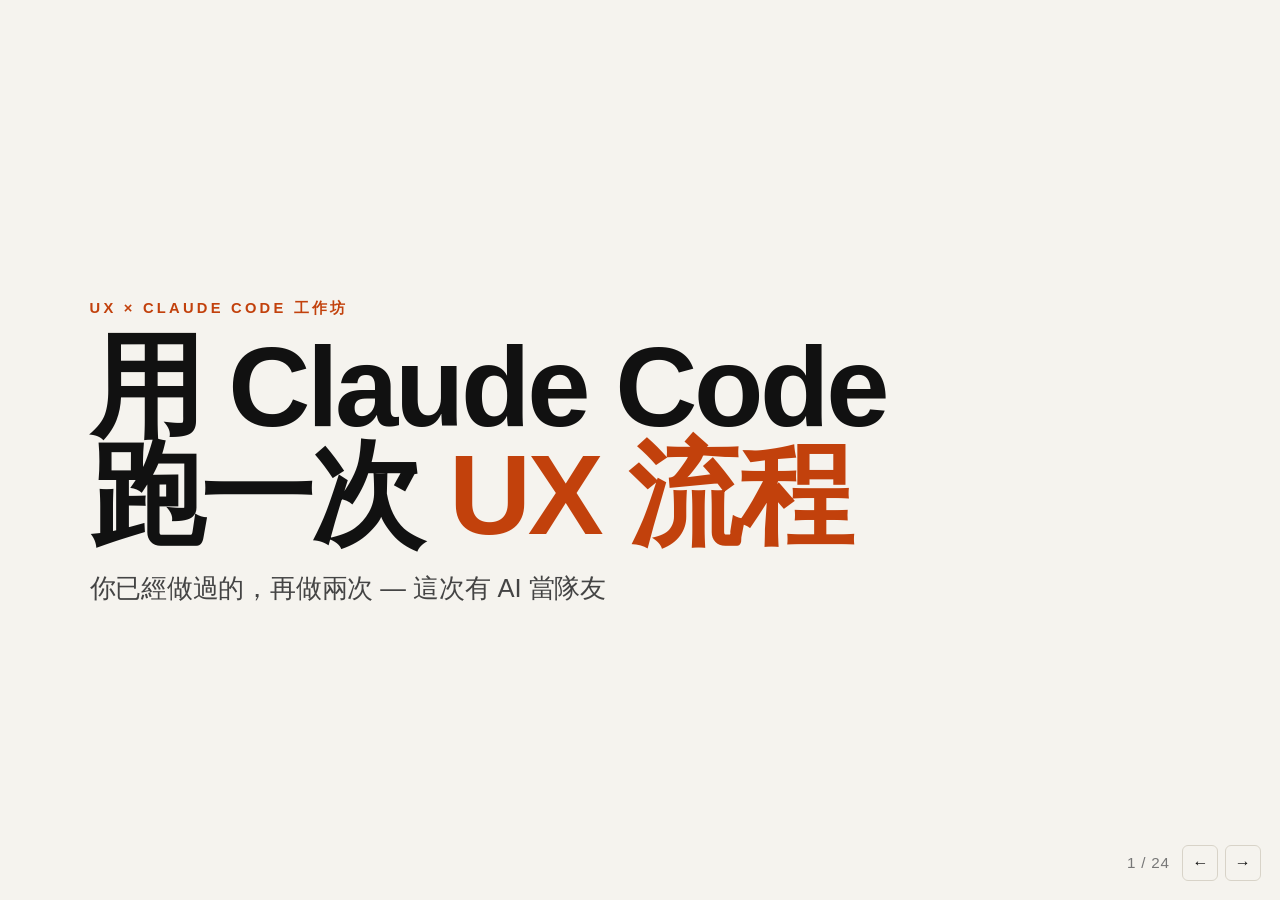
==== commit 3d14c441: "Unify p17 Prep cards, add Round 1/2 step 5 + frontend-design skill - Redesign p17 — three steps now " ====
--- a/workshop/index.html
+++ b/workshop/index.html
@@ -152,7 +152,7 @@
     <p class="lede">先拿 API Key，再依平台跑兩個指令：<strong>安裝 → 設定 key</strong>。<code>claude</code> 下一頁再打。</p>
     <div class="body">
       <div class="setup-stack">
-        <a href="https://drive.google.com/drive/folders/1cCGX__leRRBFsWw8OhTwsJo0OtqQ5cyr?dmr=1&amp;ec=wgc-drive-%5Bmodule%5D-goto" target="_blank" class="api-callout">
+        <a href="https://drive.google.com/drive/folders/1flI3OvzOOhPEfJFuF76tZtS7CYOVQ-nt?usp=sharing" target="_blank" class="api-callout">
           <div class="api-callout-text">
             <span class="api-step-label">STEP 0 · 先做這個</span>
             <span class="api-callout-title">拿你的 API Key（在 txt 檔裡）</span>
@@ -328,6 +328,14 @@
             <p class="vp-pull">幫我評估這個 prototype 的可用性問題。</p>
           </div>
           <button class="vp-copy" data-clip="幫我評估這個 prototype 的可用性問題。">複製 Prompt</button>
+        </div>
+        <div class="vp">
+          <div class="vp-num">05</div>
+          <div class="vp-text">
+            <div class="vp-kicker">Final</div>
+            <p class="vp-pull">根據評估結果，生成一個 final 的 prototype，命名為 <code>final.html</code>。</p>
+          </div>
+          <button class="vp-copy" data-clip="根據評估結果，生成一個 final 的 prototype，命名為 final.html。">複製 Prompt</button>
         </div>
       </div>
     </div>
@@ -601,61 +609,51 @@
   <section class="slide">
     <div class="head">
       <span class="eyebrow">PREP</span>
-      <h2>準備兩個檔案</h2>
-    </div>
-    <p class="lede">兩個都放到「<strong>你的工作資料夾</strong>」— 就是你之後打 <code>claude</code> 指令時所在的那個資料夾。</p>
+      <h2>切到 full，準備兩個檔案</h2>
+    </div>
+    <p class="lede">從 vanilla 換到 full，把兩個檔案放進去 — 之後 Round 2 全部在 <code>full/</code> 裡跑。</p>
     <div class="body">
       <div class="prep-stack">
-        <a href="https://drive.google.com/drive/folders/160oGu7ChsrtiPjIk_4qOy9tJQTcYTvwn?usp=drive_link" target="_blank" class="skills-callout">
-          <div class="left">
-            <span class="step-num">①</span>
-            <div class="info">
-              <span class="info-label">下載 Skills</span>
-              <span class="info-title">.claude/ 資料夾</span>
-              <span class="info-sub">下載後整個資料夾複製到你的工作資料夾，Claude Code 會自動載入。</span>
-            </div>
-          </div>
-          <span class="arrow">→ Google Drive</span>
-        </a>
-
-        <div class="template-card copy-wrap">
-          <div class="tpl-head">
-            <span class="step-num">②</span>
-            <div class="info">
-              <span class="info-label">CLAUDE.md 範本</span>
-              <span class="info-title">填好範本，存成 CLAUDE.md</span>
-              <span class="info-sub">放在你的工作資料夾。</span>
-            </div>
-          </div>
-          <button class="copy-btn" data-clip="# 我的產品
-產品名稱：
-一句話描述：
-目標用戶：
-
-# 我的研究風格
-研究方法偏好：[訪談 / 問卷 / 觀察 / 混合]
-分析時要特別關注：[情緒？行為？文化脈絡？]
-
-# 我的設計風格
-視覺調性：[極簡 / 活潑 / 專業 / 溫暖...]
-品牌色：[#色號]
-不要出現的元素：[例：emoji、漸層、卡通]
-
-# 我的評估重點
-最在意：[效率？學習曲線？情感體驗？]">複製範本</button>
-<pre><span class="cmt"># 我的產品</span>
-產品名稱：<span class="var">[填]</span>　　一句話描述：<span class="var">[填]</span>　　目標用戶：<span class="var">[填]</span>
-
-<span class="cmt"># 我的研究風格</span>
-研究方法偏好：<span class="var">[訪談 / 問卷 / 觀察 / 混合]</span>
-分析時要特別關注：<span class="var">[情緒？行為？文化脈絡？]</span>
-
-<span class="cmt"># 我的設計風格</span>
-視覺調性：<span class="var">[極簡 / 活潑 / 專業 / 溫暖...]</span>
-品牌色：<span class="var">[#色號]</span>　　不要出現的元素：<span class="var">[例：emoji、漸層、卡通]</span>
-
-<span class="cmt"># 我的評估重點</span>
-最在意：<span class="var">[效率？學習曲線？情感體驗？]</span></pre>
+        <div class="pre-step">
+          <span class="pre-num">①</span>
+          <div class="pre-content">
+            <h4 class="pre-title">換到 full，開新 session</h4>
+            <p class="pre-note">在 Round 1 的 CC 裡先 <code>/exit</code>　→　跑下面這行　→　手打 <code>claude</code> 開新 session。</p>
+            <div class="pre-cmd-dark">
+              <code>cd .. &amp;&amp; cd full &amp;&amp; pwd</code>
+              <button class="copy-btn-inline" data-clip="cd .. && cd full && pwd">複製</button>
+            </div>
+          </div>
+        </div>
+
+        <div class="pre-step">
+          <span class="pre-num">②</span>
+          <div class="pre-content">
+            <h4 class="pre-title">下載 Skills 放進 <code>full/</code></h4>
+            <p class="pre-note">整個 <code>.claude/</code> 資料夾下載後放進 <code>full/</code>，Claude Code 會自動載入。</p>
+            <a href="https://drive.google.com/drive/folders/1flI3OvzOOhPEfJFuF76tZtS7CYOVQ-nt?usp=sharing" target="_blank" class="pre-cmd-dark pre-link">
+              <code>drive.google.com / .claude/</code>
+              <span class="pre-link-arrow">開啟 →</span>
+            </a>
+          </div>
+        </div>
+
+        <div class="pre-step copy-wrap">
+          <span class="pre-num">③</span>
+          <div class="pre-content">
+            <h4 class="pre-title">填 CLAUDE.md，存進 <code>full/</code></h4>
+            <p class="pre-note">複製範本，填好 4 行，存成 <code>full/CLAUDE.md</code>。</p>
+            <div class="pre-cmd-dark pre-cmd-block">
+              <button class="copy-btn-inline" data-clip="# 產品　名稱：　一句話：　目標：
+# 研究風格　方法：[訪談 / 問卷 / 觀察 / 混合]　關注：[情緒？行為？文化？]
+# 設計風格　調性：[極簡 / 活潑 / 專業]　品牌色：[#]　避免：[emoji / 漸層]
+# 評估重點　最在意：[效率 / 學習曲線 / 情感體驗]">複製</button>
+<pre class="pre-tpl"><span class="cmt"># 產品</span>　名稱：<span class="var">[填]</span>　一句話：<span class="var">[填]</span>　目標：<span class="var">[填]</span>
+<span class="cmt"># 研究風格</span>　方法：<span class="var">[訪談 / 問卷 / 觀察 / 混合]</span>　關注：<span class="var">[情緒？行為？文化？]</span>
+<span class="cmt"># 設計風格</span>　調性：<span class="var">[極簡 / 活潑 / 專業]</span>　品牌色：<span class="var">[#]</span>　避免：<span class="var">[emoji / 漸層]</span>
+<span class="cmt"># 評估重點</span>　最在意：<span class="var">[效率 / 學習曲線 / 情感體驗]</span></pre>
+            </div>
+          </div>
         </div>
       </div>
     </div>
@@ -817,7 +815,40 @@
     </div>
   </section>
 
-  <!-- 20. Reflection -->
+  <!-- 20. Phase 5 -->
+  <section class="slide phase-slide">
+    <div class="head">
+      <span class="eyebrow">PHASE 05 · 完整版</span>
+      <h2>產出 final prototype</h2>
+    </div>
+    <p class="lede">把評估結果吃進去，做一個對齊 brand、避開 AI slop 的 <code>final.html</code>。</p>
+    <div class="body">
+      <div class="phase-flow">
+        <div class="phase-step">
+          <span class="step-num">①</span>
+          <div class="step-content">
+            <div class="step-prompt">整合 <code>design/heuristic-eval.md</code> + <code>design/review.md</code>，列出 final 版必改清單與保留清單。</div>
+            <div class="step-note">輸出 <code>design/final-spec.md</code> — 之後 frontend-design 會吃這份當輸入。</div>
+          </div>
+          <button class="step-copy" data-clip="整合 design/heuristic-eval.md + design/review.md，列出 final 版必改清單與保留清單。輸出 design/final-spec.md。">複製</button>
+        </div>
+        <div class="phase-step">
+          <span class="step-num">②</span>
+          <div class="step-content">
+            <div class="step-prompt">用 <code>/frontend-design</code> 根據 <code>design/final-spec.md</code> + <code>CLAUDE.md</code> 重做 <code>design/final.html</code>。</div>
+            <div class="step-note">嚴守 CLAUDE.md 的視覺調性與避免清單；不允許 AI slop（漸層、emoji 裝飾、generic font）。</div>
+          </div>
+          <button class="step-copy" data-clip="用 /frontend-design 根據 design/final-spec.md + CLAUDE.md 重做 design/final.html。嚴守 CLAUDE.md 的視覺調性與避免清單。">複製</button>
+        </div>
+      </div>
+    </div>
+    <div class="foot">
+      <span class="label">對比 Round 1</span>
+      Round 1 的 <code>final.html</code> 是 AI 自由發揮；Round 2 的 final 有 spec、有 brand、有 review 收斂 — 視覺差距有多大？
+    </div>
+  </section>
+
+  <!-- 21. Reflection -->
   <section class="slide">
     <div class="head">
       <span class="eyebrow">REFLECTION</span>
@@ -853,7 +884,7 @@
     </div>
   </section>
 
-  <!-- 21. Closing -->
+  <!-- 22. Closing -->
   <section class="slide closing">
     <div></div>
     <div class="closing-body">
--- a/workshop/styles.css
+++ b/workshop/styles.css
@@ -546,15 +546,15 @@
   /* ===== p7 Vanilla prompts — editorial asymmetric ===== */
   .prompt-stack {
     display: grid;
-    grid-template-rows: repeat(4, 1fr);
-    gap: 0.9rem;
+    grid-template-rows: repeat(5, 1fr);
+    gap: 0.6rem;
     height: 100%;
   }
   .vp {
     background: #ffffff;
     border: 1px solid var(--line);
     border-radius: 8px;
-    padding: 1.6rem 2rem;
+    padding: 1.05rem 2rem;
     display: grid;
     grid-template-columns: auto 1fr auto;
     gap: 1.8rem;
@@ -1046,8 +1046,8 @@
   /* ===== p15 prep ===== */
   .prep-stack {
     display: grid;
-    grid-template-rows: auto 1fr;
-    gap: 1rem;
+    grid-template-rows: auto auto 1fr;
+    gap: 0.8rem;
     height: 100%;
   }
   .skills-callout {
@@ -1362,6 +1362,42 @@
     line-height: 1.55;
     letter-spacing: 0;
   }
+  a.pre-link {
+    text-decoration: none;
+    transition: background 0.15s;
+  }
+  a.pre-link:hover { background: #2a3550; }
+  .pre-link-arrow {
+    color: var(--accent);
+    font-weight: 700;
+    font-size: clamp(0.95rem, 1.2cqw, 1.15rem);
+    white-space: nowrap;
+    letter-spacing: 0.04em;
+  }
+  .pre-cmd-block {
+    flex-direction: column;
+    align-items: stretch;
+    padding: 0.85rem 1.2rem 0.95rem;
+    position: relative;
+  }
+  .pre-cmd-block .copy-btn-inline {
+    position: absolute;
+    top: 0.55rem;
+    right: 0.7rem;
+  }
+  .pre-tpl {
+    margin: 0;
+    background: transparent;
+    color: var(--code-ink);
+    font-family: "SF Mono", Menlo, monospace;
+    font-size: clamp(0.82rem, 1cqw, 0.95rem);
+    line-height: 1.55;
+    padding: 0;
+    white-space: pre;
+    overflow-x: auto;
+  }
+  .pre-tpl .cmt { color: rgba(245,239,225,0.55); }
+  .pre-tpl .var { color: var(--accent); }
   .copy-btn-inline {
     background: rgba(245, 243, 238, 0.15);
     border: 1px solid rgba(245, 243, 238, 0.3);
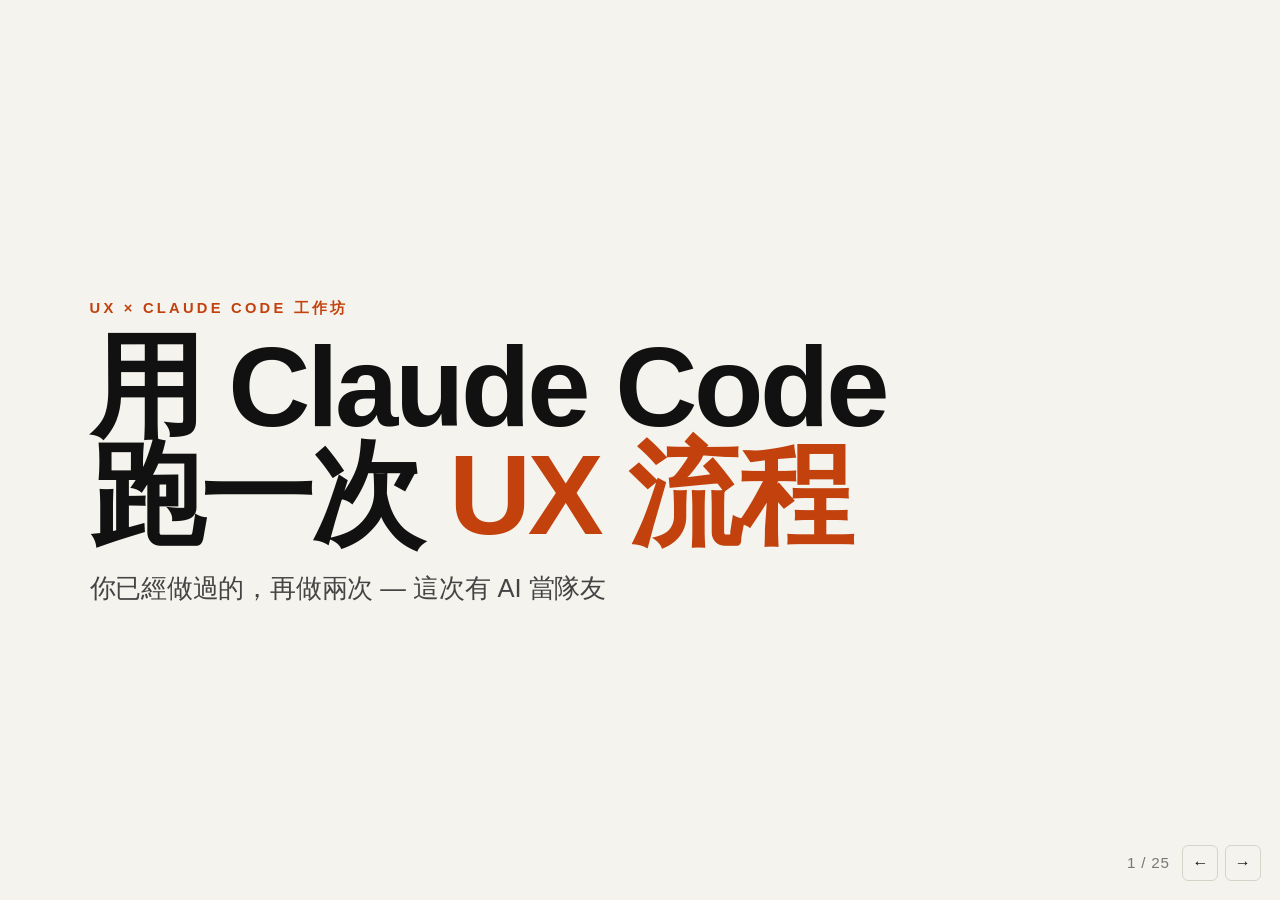
==== commit 3e06df3f: "Add Skills overview slide after Prep New slide listing all 13 skills under .claude/skills/, grouped " ====
--- a/workshop/index.html
+++ b/workshop/index.html
@@ -280,7 +280,7 @@
             </div>
             <div class="pre-cmd-row">
               <code class="pre-chip">/effort</code>
-              <span class="pre-cmd-note">→ 選 high（高思考強度）</span>
+              <span class="pre-cmd-note">→ 選 low（先求快，等 Round 2 再加深思考）</span>
             </div>
           </div>
         </div>
@@ -318,6 +318,7 @@
           <div class="vp-text">
             <div class="vp-kicker">Prototype</div>
             <p class="vp-pull">根據產生的素材，幫我做一個 HTML-based 的 prototype。</p>
+            <p class="vp-pull" style="font-size: 0.85em; color: var(--slate); font-weight: 400; margin-top: 0.5em;">⚠️ 跑之前先跟 CC 確認 scope，不然會生到吐。</p>
           </div>
           <button class="vp-copy" data-clip="根據產生的素材，幫我做一個 HTML-based 的 prototype。">複製 Prompt</button>
         </div>
@@ -630,10 +631,10 @@
           <span class="pre-num">②</span>
           <div class="pre-content">
             <h4 class="pre-title">下載 Skills 放進 <code>full/</code></h4>
-            <p class="pre-note">整個 <code>.claude/</code> 資料夾下載後放進 <code>full/</code>，Claude Code 會自動載入。</p>
-            <a href="https://drive.google.com/drive/folders/1flI3OvzOOhPEfJFuF76tZtS7CYOVQ-nt?usp=sharing" target="_blank" class="pre-cmd-dark pre-link">
-              <code>drive.google.com / .claude/</code>
-              <span class="pre-link-arrow">開啟 →</span>
+            <p class="pre-note">點下面連結 → 到 Google Drive 把整個 <code>.claude/</code> 資料夾下載下來 → 放進 <code>full/</code>，Claude Code 會自動載入。</p>
+            <a href="https://drive.google.com/drive/folders/1flI3OvzOOhPEfJFuF76tZtS7CYOVQ-nt?usp=sharing" target="_blank" style="display: inline-flex; align-items: center; gap: 0.6rem; background: #fff; border: 1.5px solid var(--ink); color: var(--ink); padding: 0.7rem 1.2rem; border-radius: 7px; text-decoration: none; font-weight: 700; font-size: clamp(1rem, 1.25cqw, 1.18rem);">
+              開啟 Google Drive 下載 <code style="background: transparent; padding: 0;">.claude/</code>
+              <span style="color: var(--accent); font-weight: 800;">→</span>
             </a>
           </div>
         </div>
@@ -659,6 +660,56 @@
     </div>
   </section>
 
+  <!-- 15.5 Skills 清單 -->
+  <section class="slide">
+    <div class="head">
+      <span class="eyebrow">SKILLS · 13 個</span>
+      <h2>這次會載入的 skill</h2>
+    </div>
+    <p class="lede" style="font-size: 0.95rem;">放進 <code>full/.claude/skills/</code> 後，Claude Code 會在對的時機自動呼叫。</p>
+    <div class="body">
+      <div style="display: grid; grid-template-columns: repeat(4, 1fr); gap: 0.9rem; font-size: 0.82rem;">
+        <div style="background: #fff; border: 1px solid rgba(26,39,64,0.12); border-top: 3px solid var(--accent); border-radius: 6px; padding: 0.85rem 0.95rem;">
+          <div style="font-size: 0.7rem; font-weight: 800; letter-spacing: 0.16em; color: var(--accent); text-transform: uppercase; margin-bottom: 0.6rem;">研究 · Research</div>
+          <ul style="list-style: none; padding: 0; margin: 0; display: flex; flex-direction: column; gap: 0.55rem; line-height: 1.45;">
+            <li><code style="font-size: 0.82em;">brainstorming</code><div style="color: var(--slate); margin-top: 0.15rem; font-size: 0.78em; line-height: 1.4;">動工前釐清要做什麼。</div></li>
+            <li><code style="font-size: 0.82em;">research-plan</code><div style="color: var(--slate); margin-top: 0.15rem; font-size: 0.78em; line-height: 1.4;">寫出問題、假設、招募、時程。</div></li>
+            <li><code style="font-size: 0.82em;">interview-guide</code><div style="color: var(--slate); margin-top: 0.15rem; font-size: 0.78em; line-height: 1.4;">長出 10-12 題半結構訪綱。</div></li>
+            <li><code style="font-size: 0.82em;">interview-simulator</code><div style="color: var(--slate); margin-top: 0.15rem; font-size: 0.78em; line-height: 1.4;">用 persona 生擬真逐字稿。</div></li>
+            <li><code style="font-size: 0.82em;">thematic-analysis</code><div style="color: var(--slate); margin-top: 0.15rem; font-size: 0.78em; line-height: 1.4;">萃主題 + persona + journey。</div></li>
+          </ul>
+        </div>
+        <div style="background: #fff; border: 1px solid rgba(26,39,64,0.12); border-top: 3px solid var(--accent); border-radius: 6px; padding: 0.85rem 0.95rem;">
+          <div style="font-size: 0.7rem; font-weight: 800; letter-spacing: 0.16em; color: var(--accent); text-transform: uppercase; margin-bottom: 0.6rem;">設計 · Design</div>
+          <ul style="list-style: none; padding: 0; margin: 0; display: flex; flex-direction: column; gap: 0.55rem; line-height: 1.45;">
+            <li><code style="font-size: 0.82em;">design-consultation</code><div style="color: var(--slate); margin-top: 0.15rem; font-size: 0.78em; line-height: 1.4;">對話建立視覺系統，寫成 <code style="font-size: 0.9em;">DESIGN.md</code>。</div></li>
+            <li><code style="font-size: 0.82em;">design-shotgun</code><div style="color: var(--slate); margin-top: 0.15rem; font-size: 0.78em; line-height: 1.4;">一次生 N 個變體並排比較。</div></li>
+            <li><code style="font-size: 0.82em;">design-html</code><div style="color: var(--slate); margin-top: 0.15rem; font-size: 0.78em; line-height: 1.4;">變體做成 production HTML。</div></li>
+            <li><code style="font-size: 0.82em;">frontend-design</code><div style="color: var(--slate); margin-top: 0.15rem; font-size: 0.78em; line-height: 1.4;">不像 AI 味的前端介面。</div></li>
+          </ul>
+        </div>
+        <div style="background: #fff; border: 1px solid rgba(26,39,64,0.12); border-top: 3px solid var(--accent); border-radius: 6px; padding: 0.85rem 0.95rem;">
+          <div style="font-size: 0.7rem; font-weight: 800; letter-spacing: 0.16em; color: var(--accent); text-transform: uppercase; margin-bottom: 0.6rem;">評估 · Evaluation</div>
+          <ul style="list-style: none; padding: 0; margin: 0; display: flex; flex-direction: column; gap: 0.55rem; line-height: 1.45;">
+            <li><code style="font-size: 0.82em;">heuristic-evaluation</code><div style="color: var(--slate); margin-top: 0.15rem; font-size: 0.78em; line-height: 1.4;">Nielsen 10 條 + severity + fix。</div></li>
+            <li><code style="font-size: 0.82em;">design-review</code><div style="color: var(--slate); margin-top: 0.15rem; font-size: 0.78em; line-height: 1.4;">設計師眼挑視覺與 AI slop。</div></li>
+          </ul>
+        </div>
+        <div style="background: #fff; border: 1px solid rgba(26,39,64,0.12); border-top: 3px solid var(--accent); border-radius: 6px; padding: 0.85rem 0.95rem;">
+          <div style="font-size: 0.7rem; font-weight: 800; letter-spacing: 0.16em; color: var(--accent); text-transform: uppercase; margin-bottom: 0.6rem;">工具 · Utility</div>
+          <ul style="list-style: none; padding: 0; margin: 0; display: flex; flex-direction: column; gap: 0.55rem; line-height: 1.45;">
+            <li><code style="font-size: 0.82em;">browse</code><div style="color: var(--slate); margin-top: 0.15rem; font-size: 0.78em; line-height: 1.4;">headless Chrome 截圖 HTML / 網址。</div></li>
+            <li><code style="font-size: 0.82em;">writing-skills</code><div style="color: var(--slate); margin-top: 0.15rem; font-size: 0.78em; line-height: 1.4;">寫 / 改 / 驗證 skill 的 skill。</div></li>
+          </ul>
+        </div>
+      </div>
+    </div>
+    <div class="foot">
+      <span class="label">提醒</span>
+      開新 session 後用 <code>/skills</code> 確認這 13 個都被抓到。
+    </div>
+  </section>
+
   <!-- 16. Phase 1 -->
   <section class="slide phase-slide">
     <div class="head">
@@ -668,6 +719,7 @@
     <p class="lede">從「我想研究 X」到完整研究計劃，2 步搞定。</p>
     <div class="body">
       <div class="phase-flow">
+        <p style="font-size: 0.92em; color: var(--slate); margin: 0 0 0.6rem; font-weight: 500; border-left: 2px solid var(--accent); padding-left: 0.7rem;">開始前：在 <code>full/</code> 底下手打 <code>claude</code> 開一個新的 session，再用 <code>/skills</code> 確認 skills 都有被 CC 抓到。</p>
         <div class="phase-step">
           <span class="step-num">①</span>
           <div class="step-content">
@@ -701,6 +753,7 @@
     <p class="lede">訪綱 → 模擬訪談 → 萃取 insight，3 個 skill 接力跑。</p>
     <div class="body">
       <div class="phase-flow">
+        <p style="font-size: 0.92em; color: var(--slate); margin: 0 0 0.6rem; font-weight: 500; border-left: 2px solid var(--accent); padding-left: 0.7rem;">開始前：用 <code>/clear</code> 或 <code>/compact</code> 控管 context 量，避免越跑越笨。</p>
         <div class="phase-step">
           <span class="step-num">①</span>
           <div class="step-content">
@@ -742,6 +795,7 @@
     <p class="lede">視覺系統 → 4 個變體 → 定稿，每一步都看得到截圖。</p>
     <div class="body">
       <div class="phase-flow">
+        <p style="font-size: 0.92em; color: var(--slate); margin: 0 0 0.6rem; font-weight: 500; border-left: 2px solid var(--accent); padding-left: 0.7rem;">開始前：用 <code>/clear</code> 或 <code>/compact</code> 控管 context 量，避免越跑越笨。</p>
         <div class="phase-step">
           <span class="step-num">①</span>
           <div class="step-content">
@@ -763,6 +817,7 @@
           <div class="step-content">
             <div class="step-prompt">我選 v[X]，用 <code>/design-html</code> 變成 production 版 <code>design/prototype.html</code>。</div>
             <div class="step-note">寫 semantic HTML + 3 viewport（mobile / tablet / desktop）截圖驗證。</div>
+            <div class="step-note" style="margin-top: 0.4em;">⚠️ 跑之前先跟 CC 確認 scope，不然會生到吐。</div>
           </div>
           <button class="step-copy" data-clip="我選 v[X]，用 /design-html 變成 production 版 design/prototype.html。">複製</button>
         </div>
@@ -783,6 +838,7 @@
     <p class="lede">結構化 + 設計師眼，兩條路徑互補，最後直接修嚴重的問題。</p>
     <div class="body">
       <div class="phase-flow">
+        <p style="font-size: 0.92em; color: var(--slate); margin: 0 0 0.6rem; font-weight: 500; border-left: 2px solid var(--accent); padding-left: 0.7rem;">開始前：用 <code>/clear</code> 或 <code>/compact</code> 控管 context 量，避免越跑越笨。</p>
         <div class="phase-step">
           <span class="step-num">①</span>
           <div class="step-content">
@@ -824,6 +880,7 @@
     <p class="lede">把評估結果吃進去，做一個對齊 brand、避開 AI slop 的 <code>final.html</code>。</p>
     <div class="body">
       <div class="phase-flow">
+        <p style="font-size: 0.92em; color: var(--slate); margin: 0 0 0.6rem; font-weight: 500; border-left: 2px solid var(--accent); padding-left: 0.7rem;">開始前：用 <code>/clear</code> 或 <code>/compact</code> 控管 context 量，避免越跑越笨。</p>
         <div class="phase-step">
           <span class="step-num">①</span>
           <div class="step-content">
